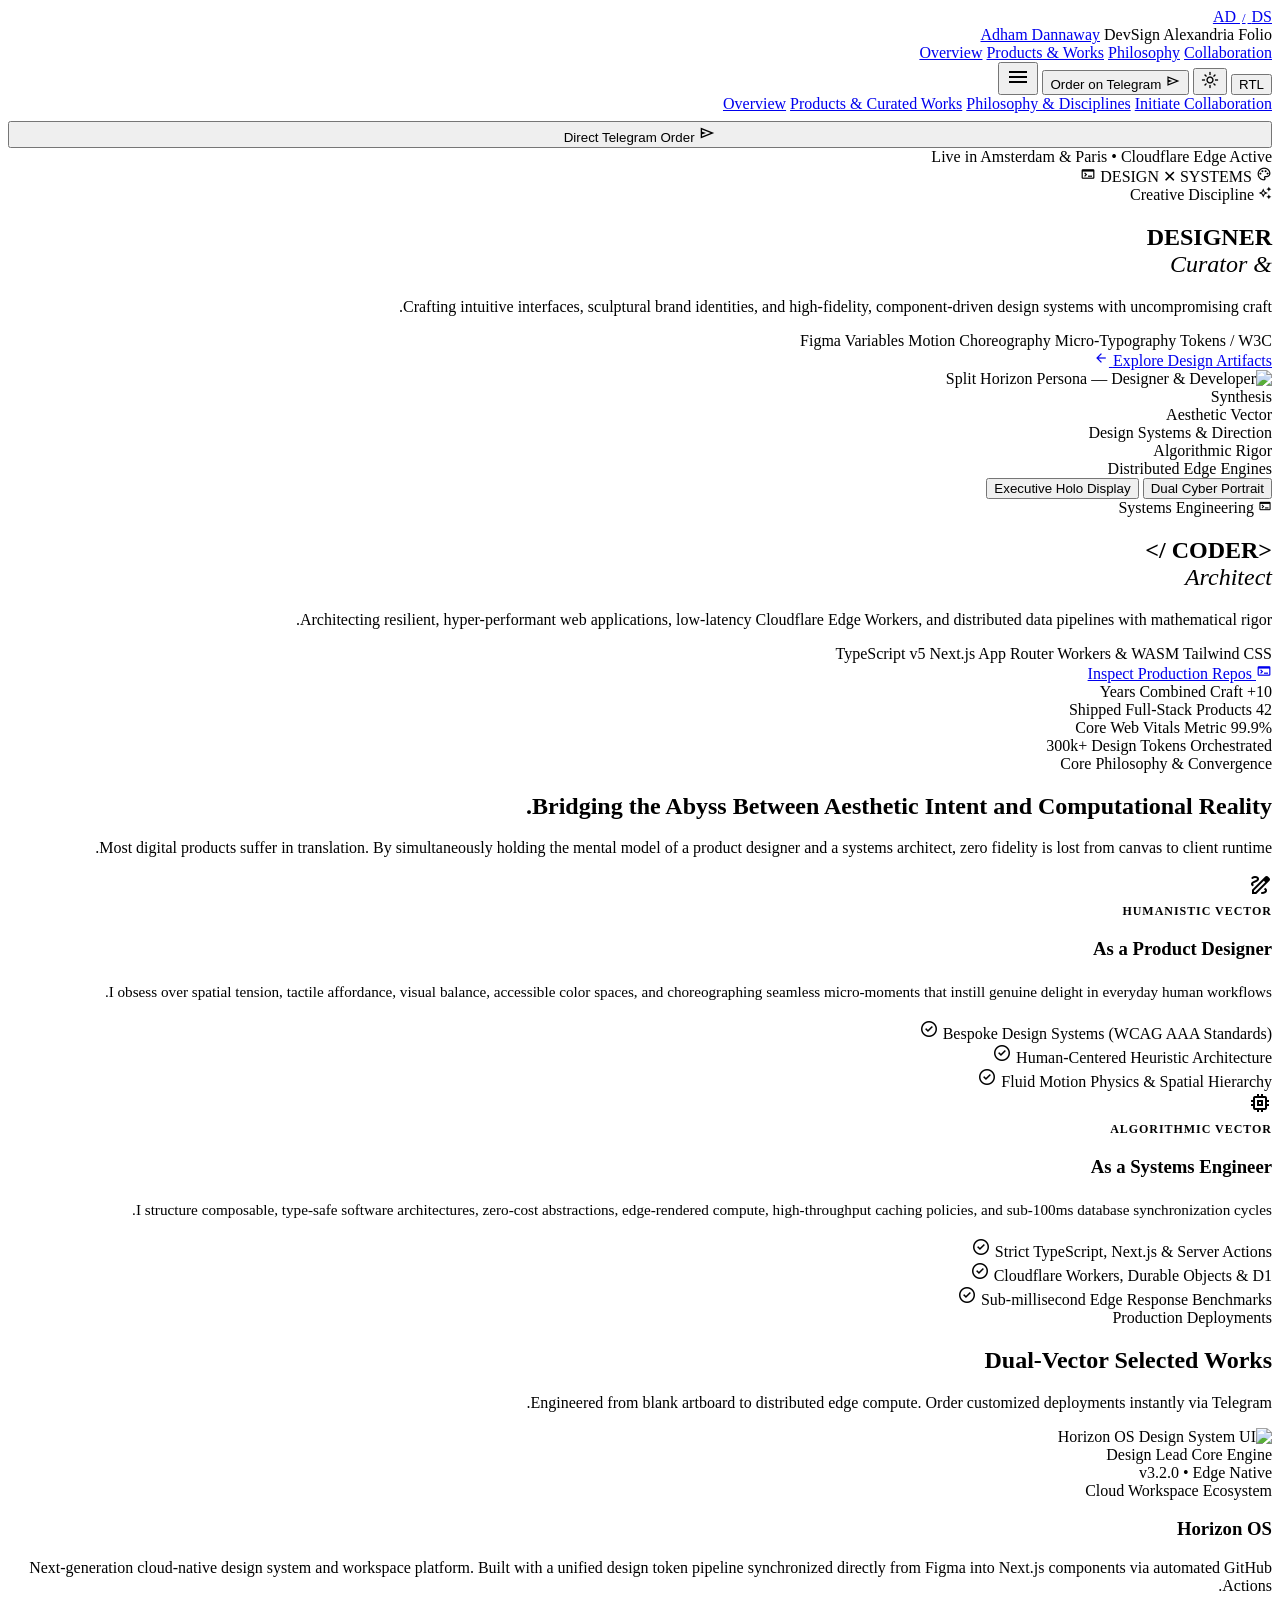
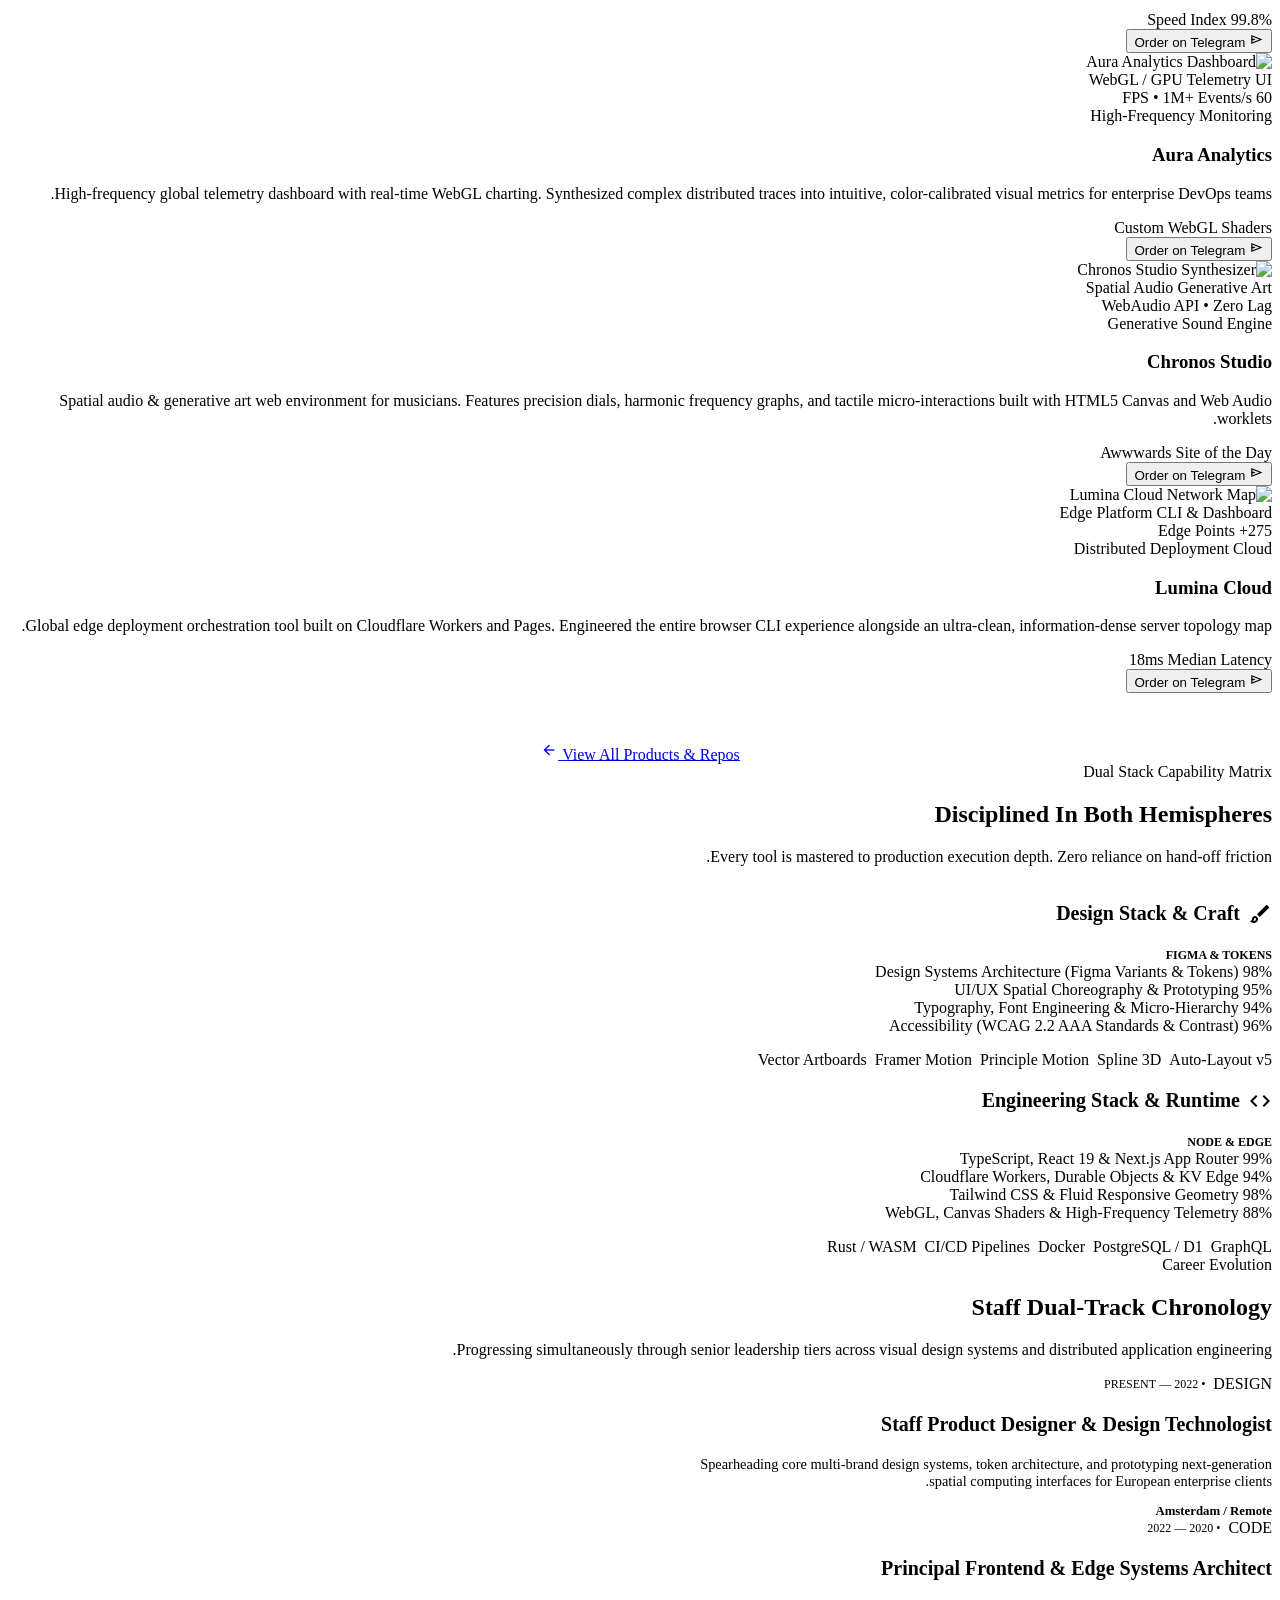
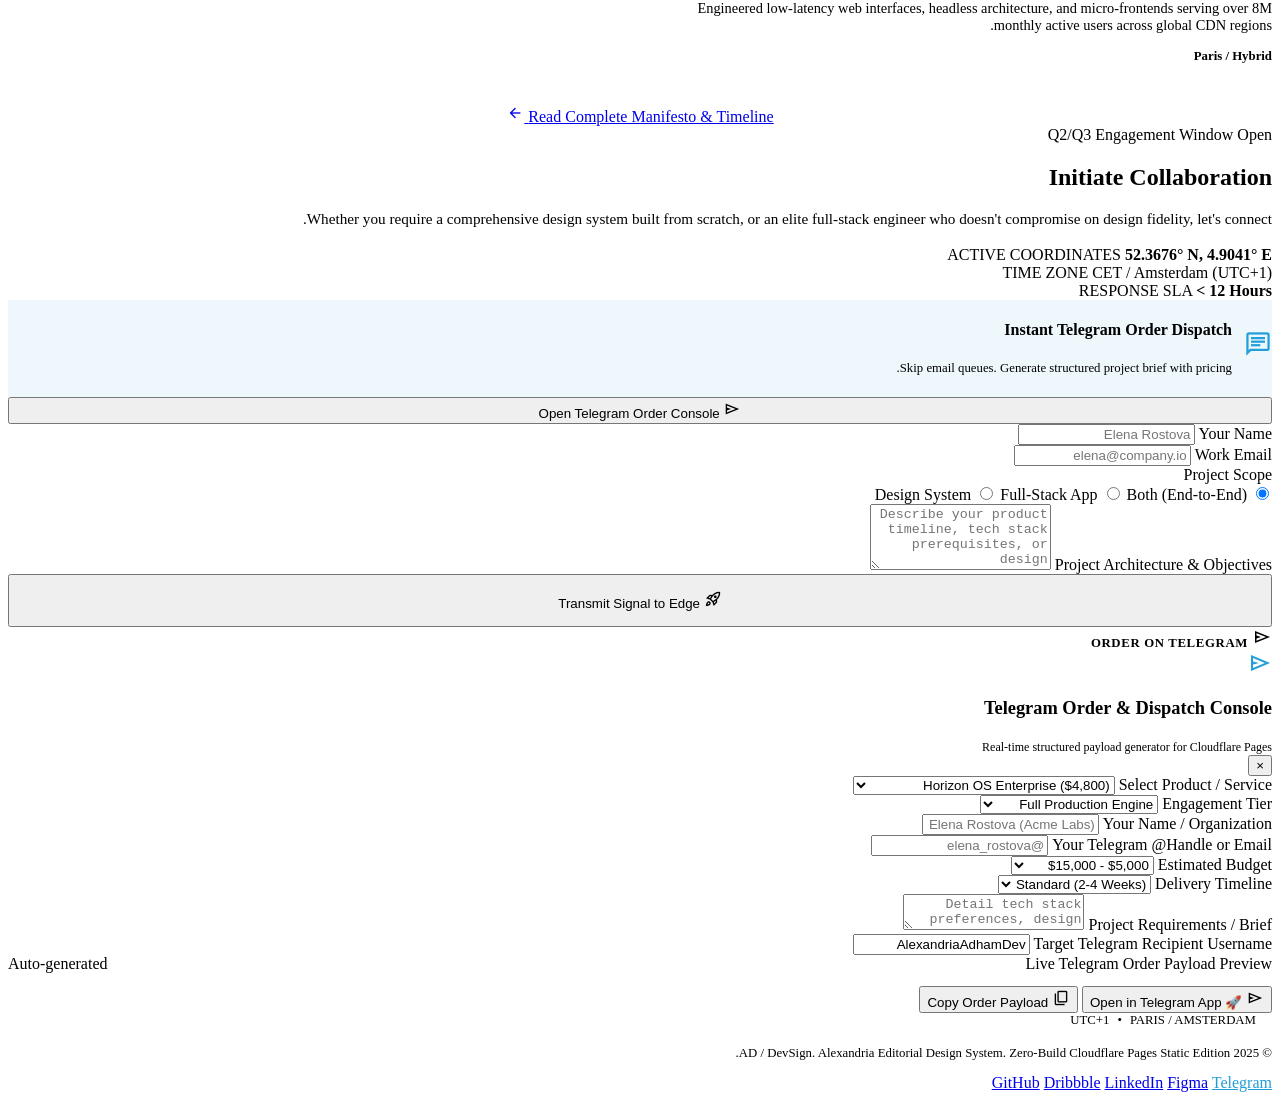
==== index.html @ 3984f578 "Add files via upload" ====
<!DOCTYPE html>
<html lang="en" dir="rtl" data-theme="dark">
<head>
  <meta charset="UTF-8" />
  <meta name="viewport" content="width=device-width, initial-scale=1.0" />
  <title>Split Horizon Folio | Designer & Coder — English RTL Edition</title>
  <meta name="description" content="Dual-discipline portfolio bridging aesthetic craft and algorithmic rigor. English RTL website ready for Cloudflare Pages drag & drop deployment with instant Telegram ordering." />
  <meta property="og:title" content="Split Horizon Folio | Designer & Coder" />
  <meta property="og:description" content="Dual-discipline portfolio bridging aesthetic craft and algorithmic rigor with instant Telegram ordering." />
  <meta property="og:type" content="website" />

  <!-- Google Fonts: Space Grotesk, Plus Jakarta Sans, Noto Serif, Inter, Material Symbols -->
  <link rel="preconnect" href="https://fonts.googleapis.com" />
  <link rel="preconnect" href="https://fonts.gstatic.com" crossorigin />
  <link href="https://fonts.googleapis.com/css2?family=Inter:wght@300;400;500;600;700&family=Noto+Serif:ital,wght@0,400;0,600;0,700;1,400&family=Plus+Jakarta+Sans:wght@400;500;600;700&family=Space+Grotesk:wght@500;600;700&family=Material+Symbols+Outlined:wght,FILL@100..700,0..1&display=swap" rel="stylesheet" />

  <!-- Zero-Build Stylesheet -->
  <link rel="stylesheet" href="assets/css/styles.css" />
</head>
<body>

  <!-- AMBIENT GLOW SPOTLIGHTS -->
  <div class="ambient-glow" aria-hidden="true">
    <div class="glow-spot-designer" id="spotlight-designer"></div>
    <div class="glow-spot-coder" id="spotlight-coder"></div>
  </div>

  <!-- SITE HEADER (RTL ORIENTED: BRAND ON RIGHT, ACTIONS ON LEFT) -->
  <header class="site-header">
    <div class="container nav-wrapper">
      <!-- Right: Brand Logo & Status -->
      <div class="brand-group">
        <a href="index.html" class="brand-badge" title="Split Horizon Portfolio">
          <span style="color: var(--accent-coral)">AD</span>
          <span style="color: var(--text-muted); font-size: 0.8rem; margin: 0 2px;">/</span>
          <span style="color: var(--accent-cyan)">DS</span>
        </a>
        <div class="brand-title-wrap">
          <a href="index.html" class="brand-title">Adham Dannaway</a>
          <span class="brand-subtitle">DevSign Alexandria Folio</span>
        </div>
        <div class="status-chip" style="display: none;">
          <span class="pulse-dot"></span>
          <span>Edge Active</span>
        </div>
      </div>

      <!-- Center: Navigation Menu -->
      <nav class="nav-menu">
        <a href="index.html" class="nav-link active">Overview</a>
        <a href="products.html" class="nav-link">Products & Works</a>
        <a href="about.html" class="nav-link">Philosophy</a>
        <a href="contact.html" class="nav-link">Collaboration</a>
      </nav>

      <!-- Left: Interactive Controls (Theme, Direction, Telegram Order) -->
      <div class="nav-actions">
        <!-- RTL / LTR Direction Toggle -->
        <button id="dir-toggle-btn" class="control-btn" title="Toggle RTL / LTR Layout">RTL</button>

        <!-- Dark / Light Theme Toggle -->
        <button id="theme-toggle-btn" class="control-btn" title="Toggle Theme">
          <span class="material-symbols-outlined" style="font-size: 18px;">light_mode</span>
        </button>

        <!-- Instant Telegram Order Quick Button -->
        <button class="telegram-quick-btn trigger-telegram-order" data-product="Horizon OS Enterprise" data-scope="End-to-End">
          <span class="material-symbols-outlined" style="font-size: 16px;">send</span>
          <span>Order on Telegram</span>
        </button>

        <!-- Mobile Drawer Toggle -->
        <button id="mobile-menu-btn" class="mobile-menu-btn" aria-label="Toggle Mobile Menu">
          <span class="material-symbols-outlined">menu</span>
        </button>
      </div>
    </div>
  </header>

  <!-- MOBILE NAVIGATION DRAWER -->
  <div id="mobile-drawer" class="mobile-drawer">
    <a href="index.html" class="mobile-nav-link active">Overview</a>
    <a href="products.html" class="mobile-nav-link">Products & Curated Works</a>
    <a href="about.html" class="mobile-nav-link">Philosophy & Disciplines</a>
    <a href="contact.html" class="mobile-nav-link">Initiate Collaboration</a>
    <button class="telegram-quick-btn trigger-telegram-order" style="width: 100%; justify-content: center; margin-top: 0.5rem;" data-product="Custom Advisory" data-scope="Advisory">
      <span class="material-symbols-outlined" style="font-size: 18px;">send</span>
      <span>Direct Telegram Order</span>
    </button>
  </div>

  <!-- MAIN VIEWPORT CONTENT -->
  <main class="main-content">
    
    <!-- SECTION 1: SPLIT HORIZON HERO -->
    <section class="hero-section">
      <div class="container">
        <!-- Meta Top Strip -->
        <div class="hero-meta-strip">
          <div class="meta-status">
            <span class="pulse-dot"></span>
            <span>Live in Amsterdam & Paris • Cloudflare Edge Active</span>
          </div>
          <div class="dual-badge">
            <span class="material-symbols-outlined" style="color: var(--accent-coral); font-size: 16px;">palette</span>
            <span style="color: var(--accent-coral)">DESIGN</span>
            <span style="color: var(--text-muted)">✕</span>
            <span style="color: var(--accent-cyan)">SYSTEMS</span>
            <span class="material-symbols-outlined" style="color: var(--accent-cyan); font-size: 16px;">terminal</span>
          </div>
        </div>

        <!-- 3-Column Split Stage -->
        <div class="hero-split-grid">
          
          <!-- RIGHT COLUMN (In RTL): CREATIVE DISCIPLINE (DESIGNER) -->
          <div class="discipline-card designer">
            <div class="card-tag designer">
              <span class="material-symbols-outlined" style="font-size: 14px;">auto_awesome</span>
              <span>Creative Discipline</span>
            </div>
            <h1 class="card-heading">
              DESIGNER <span style="display: block; font-size: 1.5rem; font-weight: 400; font-style: italic; color: var(--text-muted);">&amp; Curator</span>
            </h1>
            <p class="card-desc">
              Crafting intuitive interfaces, sculptural brand identities, and high-fidelity, component-driven design systems with uncompromising craft.
            </p>
            <div class="skill-chips">
              <span class="chip">Figma Variables</span>
              <span class="chip">Motion Choreography</span>
              <span class="chip">Micro-Typography</span>
              <span class="chip">Tokens / W3C</span>
            </div>
            <div>
              <a href="products.html" class="btn-primary designer">
                <span>Explore Design Artifacts</span>
                <span class="material-symbols-outlined" style="font-size: 16px;">arrow_back</span>
              </a>
            </div>
          </div>

          <!-- CENTER COLUMN: DUAL PORTRAIT SHOWCASE (3D PARALLAX & SWITCHABLE MODES) -->
          <div class="avatar-stage">
            <div class="avatar-halo"></div>
            
            <div class="avatar-frame" id="split-avatar-card">
              <div class="avatar-inner">
                <img 
                  id="hero-portrait-img"
                  class="avatar-img" 
                  src="https://lh3.googleusercontent.com/aida-public/[base64]" 
                  alt="Split Horizon Persona — Designer & Developer" 
                />

                <!-- Center Synthesis Pin -->
                <div class="synthesis-pin">
                  <span style="width: 6px; height: 6px; border-radius: 50%; background: var(--accent-coral);"></span>
                  <span>Synthesis</span>
                  <span style="width: 6px; height: 6px; border-radius: 50%; background: var(--accent-cyan);"></span>
                </div>

                <!-- Floating Badges -->
                <div class="vector-badge designer">
                  <div class="badge-label" style="color: var(--accent-coral)">
                    <span style="width: 5px; height: 5px; border-radius: 50%; background: var(--accent-coral)"></span>
                    <span>Aesthetic Vector</span>
                  </div>
                  <div class="badge-text">Design Systems & Direction</div>
                </div>

                <div class="vector-badge coder">
                  <div class="badge-label" style="color: var(--accent-cyan)">
                    <span style="width: 5px; height: 5px; border-radius: 50%; background: var(--accent-cyan)"></span>
                    <span>Algorithmic Rigor</span>
                  </div>
                  <div class="badge-text">Distributed Edge Engines</div>
                </div>
              </div>
            </div>

            <!-- Portrait Switcher Bar -->
            <div class="portrait-switch-bar">
              <button class="portrait-btn active" data-portrait="dual-cyber">Dual Cyber Portrait</button>
              <button class="portrait-btn" data-portrait="executive-holo">Executive Holo Display</button>
            </div>
          </div>

          <!-- LEFT COLUMN (In RTL): SYSTEMS DISCIPLINE (CODER) -->
          <div class="discipline-card coder">
            <div class="card-tag coder">
              <span class="material-symbols-outlined" style="font-size: 14px;">terminal</span>
              <span>Systems Engineering</span>
            </div>
            <h1 class="card-heading">
              &lt;CODER /&gt; <span style="display: block; font-size: 1.5rem; font-weight: 400; font-style: italic; color: var(--text-muted);">Architect</span>
            </h1>
            <p class="card-desc">
              Architecting resilient, hyper-performant web applications, low-latency Cloudflare Edge Workers, and distributed data pipelines with mathematical rigor.
            </p>
            <div class="skill-chips">
              <span class="chip">TypeScript v5</span>
              <span class="chip">Next.js App Router</span>
              <span class="chip">Workers &amp; WASM</span>
              <span class="chip">Tailwind CSS</span>
            </div>
            <div>
              <a href="products.html" class="btn-primary coder">
                <span class="material-symbols-outlined" style="font-size: 16px;">terminal</span>
                <span>Inspect Production Repos</span>
              </a>
            </div>
          </div>

        </div>

        <!-- QUICK BENCHMARK STATS STRIP -->
        <div class="stats-strip">
          <div class="stat-item">
            <span class="stat-num">10+</span>
            <span class="stat-label">Years Combined Craft</span>
          </div>
          <div class="stat-item">
            <span class="stat-num" style="color: var(--accent-coral)">42</span>
            <span class="stat-label">Shipped Full-Stack Products</span>
          </div>
          <div class="stat-item">
            <span class="stat-num" style="color: var(--accent-cyan)">99.9%</span>
            <span class="stat-label">Core Web Vitals Metric</span>
          </div>
          <div class="stat-item">
            <span class="stat-num" style="color: var(--accent-violet)">300k+</span>
            <span class="stat-label">Design Tokens Orchestrated</span>
          </div>
        </div>

      </div>
    </section>

    <!-- SECTION 2: THE DUAL SYNERGY PHILOSOPHY -->
    <section class="page-section" id="philosophy">
      <div class="container">
        <div class="section-header">
          <span class="section-tag">Core Philosophy & Convergence</span>
          <h2 class="section-title">Bridging the Abyss Between Aesthetic Intent and Computational Reality.</h2>
          <p class="section-subtitle">
            Most digital products suffer in translation. By simultaneously holding the mental model of a product designer and a systems architect, zero fidelity is lost from canvas to client runtime.
          </p>
        </div>

        <div class="bento-grid">
          <!-- As a Product Designer Card -->
          <div class="bento-card">
            <div>
              <div class="bento-icon-wrap designer">
                <span class="material-symbols-outlined">draw</span>
              </div>
              <span style="font-size: 0.75rem; text-transform: uppercase; letter-spacing: 0.08em; font-weight: 700; color: var(--accent-coral);">Humanistic Vector</span>
              <h3 class="bento-card-title">As a Product Designer</h3>
              <p style="font-size: 0.95rem; line-height: 1.65; color: var(--text-muted);">
                I obsess over spatial tension, tactile affordance, visual balance, accessible color spaces, and choreographing seamless micro-moments that instill genuine delight in everyday human workflows.
              </p>
            </div>
            <div class="bento-checklist">
              <div class="check-item">
                <span>Bespoke Design Systems (WCAG AAA Standards)</span>
                <span class="material-symbols-outlined" style="color: var(--accent-coral); font-size: 20px;">check_circle</span>
              </div>
              <div class="check-item">
                <span>Human-Centered Heuristic Architecture</span>
                <span class="material-symbols-outlined" style="color: var(--accent-coral); font-size: 20px;">check_circle</span>
              </div>
              <div class="check-item">
                <span>Fluid Motion Physics & Spatial Hierarchy</span>
                <span class="material-symbols-outlined" style="color: var(--accent-coral); font-size: 20px;">check_circle</span>
              </div>
            </div>
          </div>

          <!-- As a Systems Engineer Card -->
          <div class="bento-card">
            <div>
              <div class="bento-icon-wrap coder">
                <span class="material-symbols-outlined">memory</span>
              </div>
              <span style="font-size: 0.75rem; text-transform: uppercase; letter-spacing: 0.08em; font-weight: 700; color: var(--accent-cyan);">Algorithmic Vector</span>
              <h3 class="bento-card-title">As a Systems Engineer</h3>
              <p style="font-size: 0.95rem; line-height: 1.65; color: var(--text-muted);">
                I structure composable, type-safe software architectures, zero-cost abstractions, edge-rendered compute, high-throughput caching policies, and sub-100ms database synchronization cycles.
              </p>
            </div>
            <div class="bento-checklist">
              <div class="check-item">
                <span>Strict TypeScript, Next.js & Server Actions</span>
                <span class="material-symbols-outlined" style="color: var(--accent-cyan); font-size: 20px;">check_circle</span>
              </div>
              <div class="check-item">
                <span>Cloudflare Workers, Durable Objects & D1</span>
                <span class="material-symbols-outlined" style="color: var(--accent-cyan); font-size: 20px;">check_circle</span>
              </div>
              <div class="check-item">
                <span>Sub-millisecond Edge Response Benchmarks</span>
                <span class="material-symbols-outlined" style="color: var(--accent-cyan); font-size: 20px;">check_circle</span>
              </div>
            </div>
          </div>
        </div>

      </div>
    </section>

    <!-- SECTION 3: FEATURED PRODUCTION DEPLOYMENTS -->
    <section class="page-section" id="featured-products">
      <div class="container">
        <div class="section-header">
          <span class="section-tag">Production Deployments</span>
          <h2 class="section-title">Dual-Vector Selected Works</h2>
          <p class="section-subtitle">
            Engineered from blank artboard to distributed edge compute. Order customized deployments instantly via Telegram.
          </p>
        </div>

        <div class="products-grid">
          
          <!-- PRODUCT 1: HORIZON OS -->
          <article class="product-card" data-category="design">
            <div class="product-media">
              <img 
                class="product-img" 
                src="https://lh3.googleusercontent.com/aida-public/[base64]" 
                alt="Horizon OS Design System UI" 
              />
              <div class="media-overlay"></div>
              <div class="media-tags">
                <span class="media-badge" style="color: var(--accent-coral)">Design Lead</span>
                <span class="media-badge" style="color: var(--accent-cyan)">Core Engine</span>
              </div>
              <div class="media-version">v3.2.0 • Edge Native</div>
            </div>
            <div class="product-content">
              <div>
                <span class="product-meta-category">Cloud Workspace Ecosystem</span>
                <h3 class="product-title">Horizon OS</h3>
                <p class="product-desc">
                  Next-generation cloud-native design system and workspace platform. Built with a unified design token pipeline synchronized directly from Figma into Next.js components via automated GitHub Actions.
                </p>
              </div>
              <div class="product-actions-strip">
                <div class="product-metric">
                  <span style="width: 7px; height: 7px; border-radius: 50%; background: var(--accent-emerald);"></span>
                  <span>99.8% Speed Index</span>
                </div>
                <button 
                  class="btn-telegram-order trigger-telegram-order" 
                  data-product="Horizon OS Enterprise" 
                  data-scope="Design System Pipeline"
                >
                  <span class="material-symbols-outlined" style="font-size: 15px;">send</span>
                  <span>Order on Telegram</span>
                </button>
              </div>
            </div>
          </article>

          <!-- PRODUCT 2: AURA ANALYTICS -->
          <article class="product-card" data-category="code">
            <div class="product-media">
              <img 
                class="product-img" 
                src="https://lh3.googleusercontent.com/aida-public/[base64]" 
                alt="Aura Analytics Dashboard" 
              />
              <div class="media-overlay"></div>
              <div class="media-tags">
                <span class="media-badge" style="color: var(--accent-cyan)">WebGL / GPU</span>
                <span class="media-badge" style="color: var(--accent-violet)">Telemetry UI</span>
              </div>
              <div class="media-version">60 FPS • 1M+ Events/s</div>
            </div>
            <div class="product-content">
              <div>
                <span class="product-meta-category">High-Frequency Monitoring</span>
                <h3 class="product-title">Aura Analytics</h3>
                <p class="product-desc">
                  High-frequency global telemetry dashboard with real-time WebGL charting. Synthesized complex distributed traces into intuitive, color-calibrated visual metrics for enterprise DevOps teams.
                </p>
              </div>
              <div class="product-actions-strip">
                <div class="product-metric">
                  <span style="width: 7px; height: 7px; border-radius: 50%; background: var(--accent-emerald);"></span>
                  <span>Custom WebGL Shaders</span>
                </div>
                <button 
                  class="btn-telegram-order trigger-telegram-order" 
                  data-product="Aura Analytics Dashboard" 
                  data-scope="Telemetry & WebGL Engine"
                >
                  <span class="material-symbols-outlined" style="font-size: 15px;">send</span>
                  <span>Order on Telegram</span>
                </button>
              </div>
            </div>
          </article>

          <!-- PRODUCT 3: CHRONOS STUDIO -->
          <article class="product-card" data-category="hybrid">
            <div class="product-media">
              <img 
                class="product-img" 
                src="https://lh3.googleusercontent.com/aida-public/[base64]" 
                alt="Chronos Studio Synthesizer" 
              />
              <div class="media-overlay"></div>
              <div class="media-tags">
                <span class="media-badge" style="color: var(--accent-coral)">Spatial Audio</span>
                <span class="media-badge" style="color: var(--accent-violet)">Generative Art</span>
              </div>
              <div class="media-version">WebAudio API • Zero Lag</div>
            </div>
            <div class="product-content">
              <div>
                <span class="product-meta-category">Generative Sound Engine</span>
                <h3 class="product-title">Chronos Studio</h3>
                <p class="product-desc">
                  Spatial audio & generative art web environment for musicians. Features precision dials, harmonic frequency graphs, and tactile micro-interactions built with HTML5 Canvas and Web Audio worklets.
                </p>
              </div>
              <div class="product-actions-strip">
                <div class="product-metric">
                  <span style="width: 7px; height: 7px; border-radius: 50%; background: var(--accent-gold);"></span>
                  <span>Awwwards Site of the Day</span>
                </div>
                <button 
                  class="btn-telegram-order trigger-telegram-order" 
                  data-product="Chronos Studio Engine" 
                  data-scope="WebAudio & Canvas Architecture"
                >
                  <span class="material-symbols-outlined" style="font-size: 15px;">send</span>
                  <span>Order on Telegram</span>
                </button>
              </div>
            </div>
          </article>

          <!-- PRODUCT 4: LUMINA CLOUD -->
          <article class="product-card" data-category="code">
            <div class="product-media">
              <img 
                class="product-img" 
                src="https://lh3.googleusercontent.com/aida-public/[base64]" 
                alt="Lumina Cloud Network Map" 
              />
              <div class="media-overlay"></div>
              <div class="media-tags">
                <span class="media-badge" style="color: var(--accent-cyan)">Edge Platform</span>
                <span class="media-badge" style="color: var(--accent-blue)">CLI & Dashboard</span>
              </div>
              <div class="media-version">275+ Edge Points</div>
            </div>
            <div class="product-content">
              <div>
                <span class="product-meta-category">Distributed Deployment Cloud</span>
                <h3 class="product-title">Lumina Cloud</h3>
                <p class="product-desc">
                  Global edge deployment orchestration tool built on Cloudflare Workers and Pages. Engineered the entire browser CLI experience alongside an ultra-clean, information-dense server topology map.
                </p>
              </div>
              <div class="product-actions-strip">
                <div class="product-metric">
                  <span style="width: 7px; height: 7px; border-radius: 50%; background: var(--accent-emerald);"></span>
                  <span>18ms Median Latency</span>
                </div>
                <button 
                  class="btn-telegram-order trigger-telegram-order" 
                  data-product="Lumina Cloud Orchestrator" 
                  data-scope="Cloudflare Edge Infrastructure"
                >
                  <span class="material-symbols-outlined" style="font-size: 15px;">send</span>
                  <span>Order on Telegram</span>
                </button>
              </div>
            </div>
          </article>

        </div>

        <div style="text-align: center; margin-top: 3rem;">
          <a href="products.html" class="btn-primary coder" style="padding: 0.85rem 2.2rem;">
            <span>View All Products &amp; Repos</span>
            <span class="material-symbols-outlined" style="font-size: 18px;">arrow_back</span>
          </a>
        </div>

      </div>
    </section>

    <!-- SECTION 4: SKILLS & CAPABILITY MATRIX -->
    <section class="page-section" id="skills-overview">
      <div class="container">
        <div class="section-header">
          <span class="section-tag">Dual Stack Capability Matrix</span>
          <h2 class="section-title">Disciplined In Both Hemispheres</h2>
          <p class="section-subtitle">
            Every tool is mastered to production execution depth. Zero reliance on hand-off friction.
          </p>
        </div>

        <div class="skills-columns">
          
          <!-- Design Stack Column -->
          <div class="skill-box">
            <div class="skill-header">
              <div style="display: flex; align-items: center; gap: 0.5rem;">
                <span class="material-symbols-outlined" style="color: var(--accent-coral)">brush</span>
                <h3 style="font-size: 1.25rem;">Design Stack &amp; Craft</h3>
              </div>
              <span style="font-size: 0.75rem; text-transform: uppercase; font-weight: 700; color: var(--accent-coral)">Figma &amp; Tokens</span>
            </div>

            <div class="skill-meter-group">
              <div class="meter-item">
                <div class="meter-label-row">
                  <span>Design Systems Architecture (Figma Variants &amp; Tokens)</span>
                  <span class="font-mono">98%</span>
                </div>
                <div class="meter-track">
                  <div class="meter-fill designer" style="width: 98%;"></div>
                </div>
              </div>

              <div class="meter-item">
                <div class="meter-label-row">
                  <span>UI/UX Spatial Choreography &amp; Prototyping</span>
                  <span class="font-mono">95%</span>
                </div>
                <div class="meter-track">
                  <div class="meter-fill designer" style="width: 95%;"></div>
                </div>
              </div>

              <div class="meter-item">
                <div class="meter-label-row">
                  <span>Typography, Font Engineering &amp; Micro-Hierarchy</span>
                  <span class="font-mono">94%</span>
                </div>
                <div class="meter-track">
                  <div class="meter-fill designer" style="width: 94%;"></div>
                </div>
              </div>

              <div class="meter-item">
                <div class="meter-label-row">
                  <span>Accessibility (WCAG 2.2 AAA Standards &amp; Contrast)</span>
                  <span class="font-mono">96%</span>
                </div>
                <div class="meter-track">
                  <div class="meter-fill designer" style="width: 96%;"></div>
                </div>
              </div>
            </div>

            <div style="display: flex; flex-wrap: wrap; gap: 0.5rem; padding-top: 1rem; border-top: 1px solid var(--border-subtle);">
              <span class="chip">Auto-Layout v5</span>
              <span class="chip">Spline 3D</span>
              <span class="chip">Principle Motion</span>
              <span class="chip">Framer Motion</span>
              <span class="chip">Vector Artboards</span>
            </div>
          </div>

          <!-- Engineering Stack Column -->
          <div class="skill-box">
            <div class="skill-header">
              <div style="display: flex; align-items: center; gap: 0.5rem;">
                <span class="material-symbols-outlined" style="color: var(--accent-cyan)">code</span>
                <h3 style="font-size: 1.25rem;">Engineering Stack &amp; Runtime</h3>
              </div>
              <span style="font-size: 0.75rem; text-transform: uppercase; font-weight: 700; color: var(--accent-cyan)">Node &amp; Edge</span>
            </div>

            <div class="skill-meter-group">
              <div class="meter-item">
                <div class="meter-label-row">
                  <span>TypeScript, React 19 &amp; Next.js App Router</span>
                  <span class="font-mono">99%</span>
                </div>
                <div class="meter-track">
                  <div class="meter-fill coder" style="width: 99%;"></div>
                </div>
              </div>

              <div class="meter-item">
                <div class="meter-label-row">
                  <span>Cloudflare Workers, Durable Objects &amp; KV Edge</span>
                  <span class="font-mono">94%</span>
                </div>
                <div class="meter-track">
                  <div class="meter-fill coder" style="width: 94%;"></div>
                </div>
              </div>

              <div class="meter-item">
                <div class="meter-label-row">
                  <span>Tailwind CSS &amp; Fluid Responsive Geometry</span>
                  <span class="font-mono">98%</span>
                </div>
                <div class="meter-track">
                  <div class="meter-fill coder" style="width: 98%;"></div>
                </div>
              </div>

              <div class="meter-item">
                <div class="meter-label-row">
                  <span>WebGL, Canvas Shaders &amp; High-Frequency Telemetry</span>
                  <span class="font-mono">88%</span>
                </div>
                <div class="meter-track">
                  <div class="meter-fill coder" style="width: 88%;"></div>
                </div>
              </div>
            </div>

            <div style="display: flex; flex-wrap: wrap; gap: 0.5rem; padding-top: 1rem; border-top: 1px solid var(--border-subtle);">
              <span class="chip">GraphQL</span>
              <span class="chip">PostgreSQL / D1</span>
              <span class="chip">Docker</span>
              <span class="chip">CI/CD Pipelines</span>
              <span class="chip">Rust / WASM</span>
            </div>
          </div>

        </div>
      </div>
    </section>

    <!-- SECTION 5: CAREER CHRONOLOGY TEASER -->
    <section class="page-section" id="chronology-preview">
      <div class="container">
        <div class="section-header">
          <span class="section-tag">Career Evolution</span>
          <h2 class="section-title">Staff Dual-Track Chronology</h2>
          <p class="section-subtitle">
            Progressing simultaneously through senior leadership tiers across visual design systems and distributed application engineering.
          </p>
        </div>

        <div class="timeline-list">
          <div class="timeline-item">
            <div>
              <div style="display: flex; align-items: center; gap: 0.5rem; margin-bottom: 0.35rem;">
                <span class="timeline-role-badge design">DESIGN</span>
                <span style="font-size: 0.75rem; color: var(--text-muted)">• 2022 — PRESENT</span>
              </div>
              <h3 style="font-size: 1.25rem;">Staff Product Designer &amp; Design Technologist</h3>
              <p style="font-size: 0.9rem; color: var(--text-muted); max-width: 600px; margin-top: 0.25rem;">
                Spearheading core multi-brand design systems, token architecture, and prototyping next-generation spatial computing interfaces for European enterprise clients.
              </p>
            </div>
            <div style="font-size: 0.8rem; font-weight: 600; color: var(--text-secondary)">
              Amsterdam / Remote
            </div>
          </div>

          <div class="timeline-item">
            <div>
              <div style="display: flex; align-items: center; gap: 0.5rem; margin-bottom: 0.35rem;">
                <span class="timeline-role-badge code">CODE</span>
                <span style="font-size: 0.75rem; color: var(--text-muted)">• 2020 — 2022</span>
              </div>
              <h3 style="font-size: 1.25rem;">Principal Frontend &amp; Edge Systems Architect</h3>
              <p style="font-size: 0.9rem; color: var(--text-muted); max-width: 600px; margin-top: 0.25rem;">
                Engineered low-latency web interfaces, headless architecture, and micro-frontends serving over 8M monthly active users across global CDN regions.
              </p>
            </div>
            <div style="font-size: 0.8rem; font-weight: 600; color: var(--text-secondary)">
              Paris / Hybrid
            </div>
          </div>
        </div>

        <div style="text-align: center; margin-top: 2.5rem;">
          <a href="about.html" class="btn-primary coder">
            <span>Read Complete Manifesto &amp; Timeline</span>
            <span class="material-symbols-outlined" style="font-size: 18px;">arrow_back</span>
          </a>
        </div>
      </div>
    </section>

    <!-- SECTION 6: INITIATE COLLABORATION & TELEGRAM DISPATCH -->
    <section class="page-section" id="contact-overview">
      <div class="container">
        <div class="contact-grid">
          
          <!-- Left Info & Status Panel -->
          <div class="contact-info-panel">
            <div>
              <div class="section-tag" style="margin-bottom: 0.5rem;">Q2/Q3 Engagement Window Open</div>
              <h2 class="section-title" style="text-align: right; margin-bottom: 0.75rem;">Initiate Collaboration</h2>
              <p style="font-size: 0.95rem; line-height: 1.65; color: var(--text-muted);">
                Whether you require a comprehensive design system built from scratch, or an elite full-stack engineer who doesn't compromise on design fidelity, let's connect.
              </p>
            </div>

            <!-- Live Status & SLA Card -->
            <div class="live-sla-box">
              <div class="sla-row">
                <span style="color: var(--text-muted); text-transform: uppercase;">Active Coordinates</span>
                <span class="font-mono" style="color: var(--accent-cyan); font-weight: 700;">52.3676° N, 4.9041° E</span>
              </div>
              <div class="sla-row">
                <span style="color: var(--text-muted); text-transform: uppercase;">Time Zone</span>
                <span class="font-mono">CET / Amsterdam (UTC+1)</span>
              </div>
              <div class="sla-row">
                <span style="color: var(--text-muted); text-transform: uppercase;">Response SLA</span>
                <span class="font-mono" style="color: var(--accent-emerald); font-weight: 700;">&lt; 12 Hours</span>
              </div>
            </div>

            <!-- Direct Telegram Box -->
            <div class="live-sla-box" style="background: rgba(34, 158, 217, 0.08); border-color: rgba(34, 158, 217, 0.3);">
              <div style="display: flex; align-items: center; gap: 0.75rem;">
                <span class="material-symbols-outlined" style="font-size: 28px; color: #229ed9;">chat</span>
                <div>
                  <h4 style="font-size: 1rem; color: var(--text-main);">Instant Telegram Order Dispatch</h4>
                  <p style="font-size: 0.8rem; color: var(--text-muted); margin-top: 2px;">
                    Skip email queues. Generate structured project brief with pricing.
                  </p>
                </div>
              </div>
              <button class="telegram-quick-btn trigger-telegram-order" style="width: 100%; justify-content: center; margin-top: 0.5rem;" data-product="End-to-End Build" data-scope="Hybrid">
                <span class="material-symbols-outlined" style="font-size: 18px;">send</span>
                <span>Open Telegram Order Console</span>
              </button>
            </div>
          </div>

          <!-- Right: Interactive Form Panel -->
          <div class="form-panel">
            <form id="contact-form">
              <div class="form-grid-2">
                <div class="form-field">
                  <label class="form-label">Your Name</label>
                  <input type="text" class="form-input" placeholder="Elena Rostova" required />
                </div>
                <div class="form-field">
                  <label class="form-label">Work Email</label>
                  <input type="email" class="form-input" placeholder="elena@company.io" required />
                </div>
              </div>

              <div class="form-field">
                <label class="form-label">Project Scope</label>
                <div class="scope-options">
                  <label class="scope-btn active">
                    <input type="radio" name="scope" value="design" checked />
                    <span>Design System</span>
                  </label>
                  <label class="scope-btn">
                    <input type="radio" name="scope" value="code" />
                    <span>Full-Stack App</span>
                  </label>
                  <label class="scope-btn">
                    <input type="radio" name="scope" value="hybrid" />
                    <span>Both (End-to-End)</span>
                  </label>
                </div>
              </div>

              <div class="form-field">
                <label class="form-label">Project Architecture &amp; Objectives</label>
                <textarea rows="4" class="form-textarea" placeholder="Describe your product timeline, tech stack prerequisites, or design requirements..." required></textarea>
              </div>

              <button type="submit" class="btn-primary coder" style="width: 100%; justify-content: center; padding: 0.9rem;">
                <span class="material-symbols-outlined" style="font-size: 18px;">rocket_launch</span>
                <span>Transmit Signal to Edge</span>
              </button>
            </form>
          </div>

        </div>
      </div>
    </section>

  </main>

  <!-- FLOATING TELEGRAM ORDER BUTTON (BOTTOM-LEFT IN RTL) -->
  <aside class="floating-telegram-bubble trigger-telegram-order" data-product="Direct Telegram Advisory" data-scope="Architecture Sync" aria-label="Direct Telegram Order">
    <span class="material-symbols-outlined" style="font-size: 20px;">send</span>
    <span style="font-weight: 700; font-size: 0.8rem; text-transform: uppercase; letter-spacing: 0.05em;">Order on Telegram</span>
  </aside>

  <!-- TELEGRAM ORDERING MODAL POPUP -->
  <div id="telegram-modal-backdrop" class="modal-backdrop" role="dialog" aria-modal="true" aria-labelledby="modal-heading">
    <div class="telegram-modal">
      <div class="modal-header">
        <div class="modal-title-group">
          <span class="material-symbols-outlined" style="color: #229ed9; font-size: 24px;">send</span>
          <div>
            <h3 id="modal-heading" style="font-size: 1.15rem;">Telegram Order &amp; Dispatch Console</h3>
            <span style="font-size: 0.75rem; color: var(--text-muted);">Real-time structured payload generator for Cloudflare Pages</span>
          </div>
        </div>
        <button id="modal-close-btn" class="modal-close-btn" aria-label="Close Modal">&times;</button>
      </div>

      <div class="modal-body">
        <div class="form-grid-2">
          <div class="form-field">
            <label class="form-label">Select Product / Service</label>
            <select id="tg-product" class="form-select">
              <option value="Horizon OS Enterprise ($4,800)">Horizon OS Enterprise ($4,800)</option>
              <option value="Aura Analytics Dashboard ($3,500)">Aura Analytics Dashboard ($3,500)</option>
              <option value="Chronos Audio Engine ($2,900)">Chronos Audio Engine ($2,900)</option>
              <option value="Lumina Cloud Orchestrator ($4,200)">Lumina Cloud Orchestrator ($4,200)</option>
              <option value="Bespoke Design System ($5,500)">Bespoke Design System ($5,500)</option>
              <option value="Full-Stack Cloudflare Edge App ($6,000)">Full-Stack Cloudflare Edge App ($6,000)</option>
              <option value="Staff Advisory Retainer ($2,500/mo)">Staff Advisory Retainer ($2,500/mo)</option>
            </select>
          </div>

          <div class="form-field">
            <label class="form-label">Engagement Tier</label>
            <select id="tg-scope" class="form-select">
              <option value="Starter Deployment">Starter Deployment</option>
              <option value="Full Production Engine" selected>Full Production Engine</option>
              <option value="Enterprise Architecture">Enterprise Architecture</option>
              <option value="Monthly Retainer Advisory">Monthly Retainer Advisory</option>
            </select>
          </div>
        </div>

        <div class="form-grid-2">
          <div class="form-field">
            <label class="form-label">Your Name / Organization</label>
            <input type="text" id="tg-client-name" class="form-input" placeholder="Elena Rostova (Acme Labs)" />
          </div>

          <div class="form-field">
            <label class="form-label">Your Telegram @Handle or Email</label>
            <input type="text" id="tg-client-handle" class="form-input" placeholder="@elena_rostova" />
          </div>
        </div>

        <div class="form-grid-2">
          <div class="form-field">
            <label class="form-label">Estimated Budget</label>
            <select id="tg-budget" class="form-select">
              <option value="$2,500 - $5,000">$2,500 - $5,000</option>
              <option value="$5,000 - $15,000" selected>$5,000 - $15,000</option>
              <option value="$15,000 - $35,000">$15,000 - $35,000</option>
              <option value="$35,000+ Enterprise">$35,000+ Enterprise</option>
            </select>
          </div>

          <div class="form-field">
            <label class="form-label">Delivery Timeline</label>
            <select id="tg-timeline" class="form-select">
              <option value="Urgent (1-2 Weeks)">Urgent (1-2 Weeks)</option>
              <option value="Standard (2-4 Weeks)" selected>Standard (2-4 Weeks)</option>
              <option value="Quarterly Roadmap">Quarterly Roadmap</option>
              <option value="Flexible Schedule">Flexible Schedule</option>
            </select>
          </div>
        </div>

        <div class="form-field">
          <label class="form-label">Project Requirements / Brief</label>
          <textarea id="tg-notes" rows="2" class="form-textarea" placeholder="Detail tech stack preferences, design token requirements, or edge worker features..."></textarea>
        </div>

        <div class="form-field">
          <label class="form-label">Target Telegram Recipient Username</label>
          <input type="text" id="tg-username" class="form-input" value="AlexandriaAdhamDev" placeholder="Username without @" />
        </div>

        <!-- Real-Time Payload Live Preview -->
        <div>
          <label class="form-label" style="display: flex; justify-content: space-between;">
            <span>Live Telegram Order Payload Preview</span>
            <span style="color: var(--accent-cyan); font-weight: normal;">Auto-generated</span>
          </label>
          <pre id="telegram-payload-preview" class="payload-preview-box"></pre>
        </div>

        <!-- Action Buttons -->
        <div class="modal-actions">
          <button id="open-telegram-btn" class="btn-open-telegram">
            <span class="material-symbols-outlined" style="font-size: 18px;">send</span>
            <span>🚀 Open in Telegram App</span>
          </button>
          <button id="copy-payload-btn" class="btn-copy-payload">
            <span class="material-symbols-outlined" style="font-size: 18px;">content_copy</span>
            <span>Copy Order Payload</span>
          </button>
        </div>
      </div>
    </div>
  </div>

  <!-- SITE FOOTER -->
  <footer class="site-footer">
    <div class="container footer-inner">
      <div style="display: flex; flex-direction: column; gap: 0.35rem;">
        <div style="display: flex; align-items: center; gap: 0.5rem; font-size: 0.8rem; color: var(--text-muted);">
          <span style="width: 8px; height: 8px; border-radius: 50%; background: var(--accent-emerald);"></span>
          <span>PARIS / AMSTERDAM</span>
          <span style="color: var(--border-subtle);">•</span>
          <span class="font-mono" style="color: var(--text-main);">UTC+1</span>
        </div>
        <p style="font-size: 0.8rem; color: var(--text-muted);">
          © 2025 AD / DevSign. Alexandria Editorial Design System. Zero-Build Cloudflare Pages Static Edition.
        </p>
      </div>

      <div class="footer-links">
        <a href="https://github.com" target="_blank" rel="noopener noreferrer" class="footer-link">GitHub</a>
        <a href="https://dribbble.com" target="_blank" rel="noopener noreferrer" class="footer-link">Dribbble</a>
        <a href="https://linkedin.com" target="_blank" rel="noopener noreferrer" class="footer-link">LinkedIn</a>
        <a href="https://figma.com" target="_blank" rel="noopener noreferrer" class="footer-link">Figma</a>
        <a href="https://t.me/AlexandriaAdhamDev" target="_blank" rel="noopener noreferrer" class="footer-link" style="color: #229ed9;">Telegram</a>
      </div>
    </div>
  </footer>

  <!-- ZERO-BUILD VANILLA JS SCRIPT -->
  <script src="assets/js/main.js" defer></script>
</body>
</html>
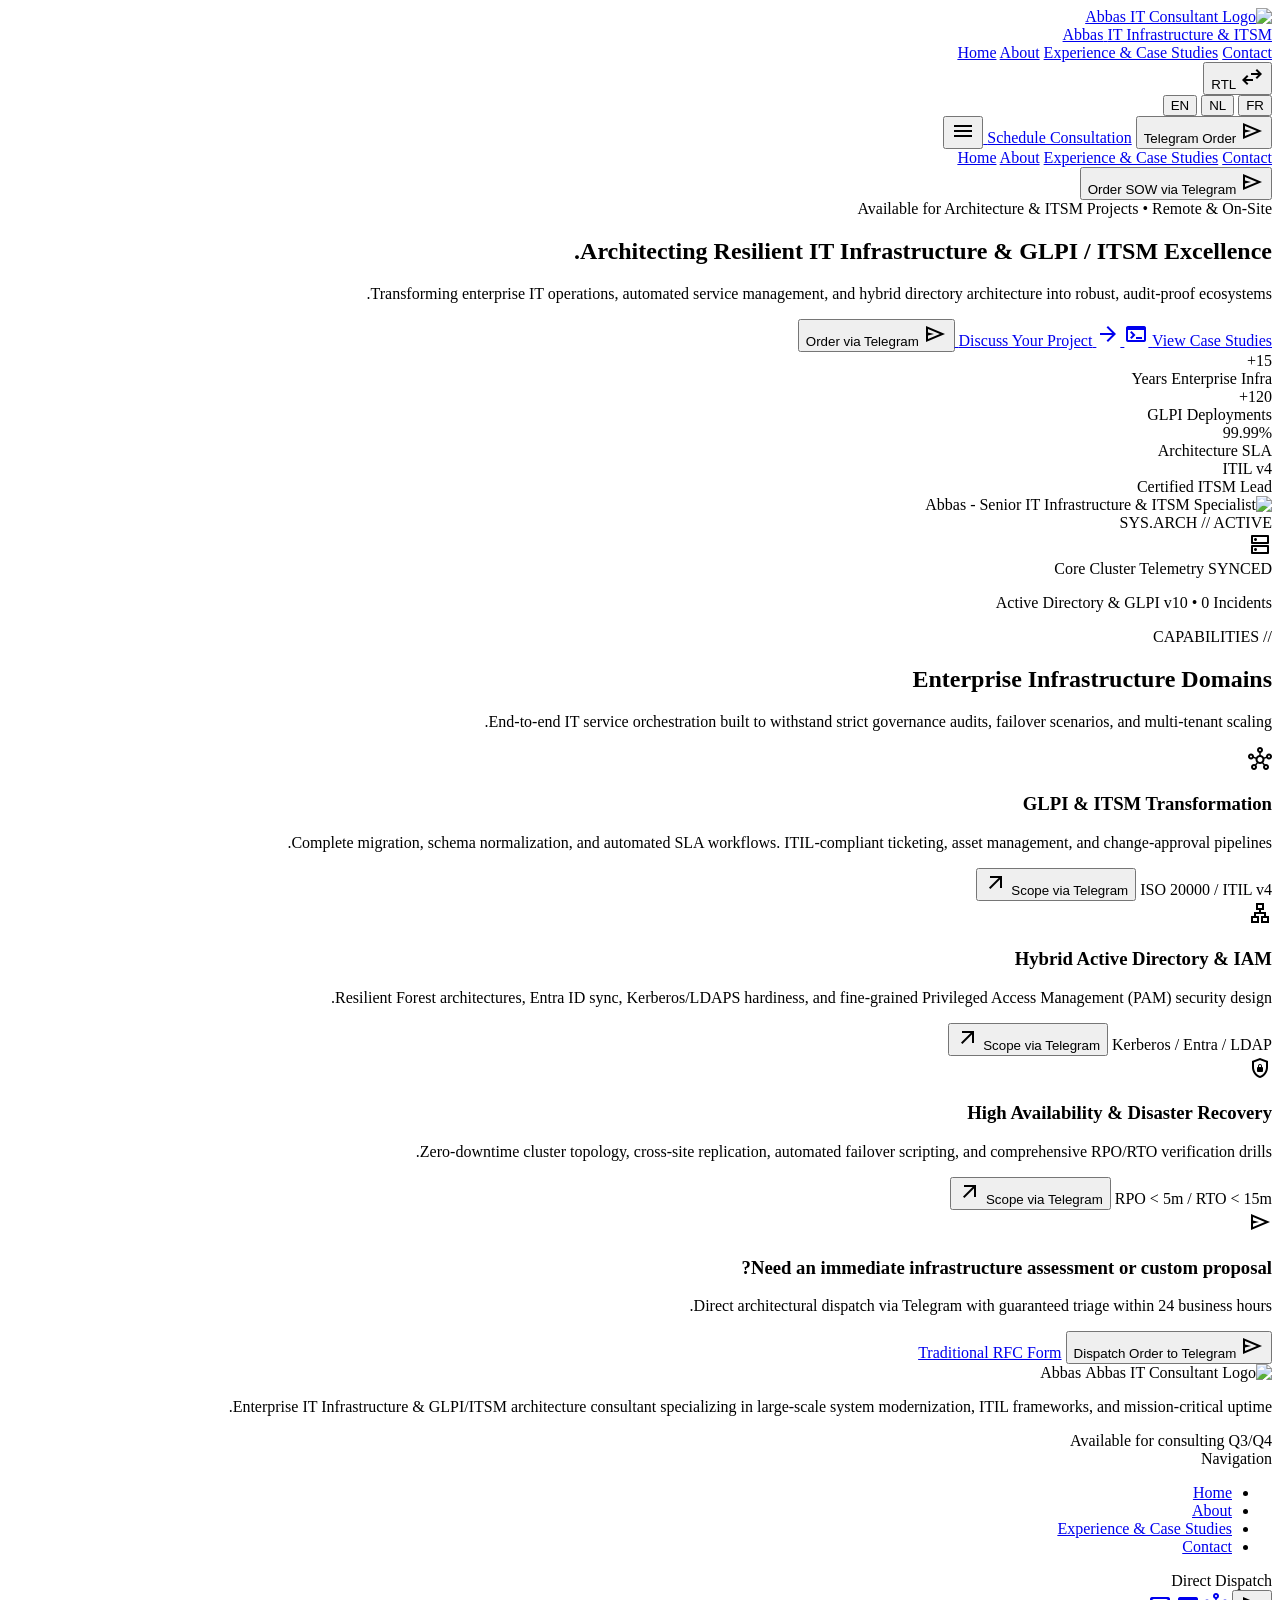
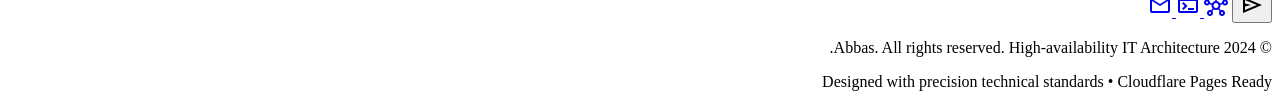
==== commit 2ec691d1: "Add files via upload" ====
--- a/index.html
+++ b/index.html
@@ -1,930 +1,442 @@
 <!DOCTYPE html>
-<html lang="en" dir="rtl" data-theme="dark">
+<html class="dark" lang="en" dir="rtl">
 <head>
-  <meta charset="UTF-8" />
-  <meta name="viewport" content="width=device-width, initial-scale=1.0" />
-  <title>Split Horizon Folio | Designer & Coder — English RTL Edition</title>
-  <meta name="description" content="Dual-discipline portfolio bridging aesthetic craft and algorithmic rigor. English RTL website ready for Cloudflare Pages drag & drop deployment with instant Telegram ordering." />
-  <meta property="og:title" content="Split Horizon Folio | Designer & Coder" />
-  <meta property="og:description" content="Dual-discipline portfolio bridging aesthetic craft and algorithmic rigor with instant Telegram ordering." />
-  <meta property="og:type" content="website" />
-
-  <!-- Google Fonts: Space Grotesk, Plus Jakarta Sans, Noto Serif, Inter, Material Symbols -->
-  <link rel="preconnect" href="https://fonts.googleapis.com" />
-  <link rel="preconnect" href="https://fonts.gstatic.com" crossorigin />
-  <link href="https://fonts.googleapis.com/css2?family=Inter:wght@300;400;500;600;700&family=Noto+Serif:ital,wght@0,400;0,600;0,700;1,400&family=Plus+Jakarta+Sans:wght@400;500;600;700&family=Space+Grotesk:wght@500;600;700&family=Material+Symbols+Outlined:wght,FILL@100..700,0..1&display=swap" rel="stylesheet" />
-
-  <!-- Zero-Build Stylesheet -->
-  <link rel="stylesheet" href="assets/css/styles.css" />
+  <meta charset="utf-8"/>
+  <meta content="width=device-width, initial-scale=1.0" name="viewport"/>
+  <title>Abbas - IT Infrastructure & GLPI/ITSM Architecture</title>
+  <meta name="description" content="Enterprise IT Infrastructure and GLPI/ITSM architecture consultancy specializing in high-availability systems, ITIL frameworks, and mission-critical uptime."/>
+  <meta property="og:title" content="Abbas - IT Infrastructure & GLPI/ITSM Architecture"/>
+  <meta property="og:description" content="Enterprise IT Infrastructure and GLPI/ITSM architecture consultancy specializing in high-availability systems, ITIL frameworks, and mission-critical uptime."/>
+  <meta property="og:type" content="website"/>
+  <meta name="twitter:card" content="summary_large_image"/>
+
+  <link rel="preconnect" href="https://fonts.googleapis.com"/>
+  <link rel="preconnect" href="https://fonts.gstatic.com" crossorigin=""/>
+  <link href="https://fonts.googleapis.com/css2?family=Inter:wght@400;500;600&family=JetBrains+Mono:wght@500;600&family=Manrope:wght@600;700;800&display=swap" rel="stylesheet"/>
+  <link href="https://fonts.googleapis.com/css2?family=Material+Symbols+Outlined:wght,FILL@100..700,0..1&display=swap" rel="stylesheet"/>
+  
+  <script src="https://cdn.tailwindcss.com"></script>
+  <script>
+    tailwind.config = {
+      darkMode: "class",
+      theme: {
+        extend: {
+          colors: {
+            "surface": "#0b1325",
+            "surface-base": "#0B1325",
+            "surface-raised": "#0F172A",
+            "surface-container-lowest": "#060e1f",
+            "surface-container-low": "#131b2e",
+            "surface-container": "#181f32",
+            "surface-container-high": "#222a3d",
+            "surface-container-highest": "#2d3448",
+            "surface-bright": "#31394d",
+            "on-surface": "#dbe2fb",
+            "on-surface-variant": "#dfc0b7",
+            "primary": "#ffb5a0",
+            "primary-container": "#ea6944",
+            "on-primary": "#601500",
+            "secondary": "#bcc7de",
+            "secondary-container": "#3e495d",
+            "tertiary": "#ffb59c",
+            "tertiary-container": "#d87653",
+            "text-primary": "#F8FAFC",
+            "text-secondary": "#CBD5E1",
+            "text-muted": "#94A3B8",
+            "text-dim": "#64748B",
+            "accent-hover": "#E06D53",
+            "accent-glow": "rgba(217, 93, 57, 0.15)",
+            "glass-border": "rgba(255, 255, 255, 0.08)",
+            "glass-border-hover": "rgba(255, 255, 255, 0.18)",
+            "error": "#ffb4ab",
+            "error-container": "#93000a"
+          },
+          fontFamily: {
+            "display-hero": ["Manrope", "sans-serif"],
+            "headline-lg": ["Manrope", "sans-serif"],
+            "headline-md": ["Manrope", "sans-serif"],
+            "headline-sm": ["Manrope", "sans-serif"],
+            "body-lg": ["Inter", "sans-serif"],
+            "body-md": ["Inter", "sans-serif"],
+            "body-sm": ["Inter", "sans-serif"],
+            "label-technical": ["JetBrains Mono", "monospace"],
+            "label-caps": ["JetBrains Mono", "monospace"]
+          }
+        }
+      }
+    };
+  </script>
+  <link rel="stylesheet" href="assets/css/style.css"/>
 </head>
-<body>
-
-  <!-- AMBIENT GLOW SPOTLIGHTS -->
-  <div class="ambient-glow" aria-hidden="true">
-    <div class="glow-spot-designer" id="spotlight-designer"></div>
-    <div class="glow-spot-coder" id="spotlight-coder"></div>
-  </div>
-
-  <!-- SITE HEADER (RTL ORIENTED: BRAND ON RIGHT, ACTIONS ON LEFT) -->
-  <header class="site-header">
-    <div class="container nav-wrapper">
-      <!-- Right: Brand Logo & Status -->
-      <div class="brand-group">
-        <a href="index.html" class="brand-badge" title="Split Horizon Portfolio">
-          <span style="color: var(--accent-coral)">AD</span>
-          <span style="color: var(--text-muted); font-size: 0.8rem; margin: 0 2px;">/</span>
-          <span style="color: var(--accent-cyan)">DS</span>
+
+<body class="bg-surface font-body-md text-on-surface antialiased selection:bg-primary-container selection:text-on-primary">
+  <!-- Top Navigation Header -->
+  <header class="fixed top-0 left-0 right-0 z-50 bg-surface/85 backdrop-blur-md shadow-[0_1px_8px_rgba(0,0,0,0.4)] border-b border-glass-border">
+    <div class="h-20 max-w-[1280px] mx-auto px-5 md:px-12 flex items-center justify-between gap-6">
+      
+      <!-- Brand Logo -->
+      <div class="flex items-center gap-4">
+        <a class="flex items-center gap-3" href="index.html">
+          <img alt="Abbas IT Consultant Logo" class="h-8 w-auto object-contain" src="https://lh3.googleusercontent.com/aida/[base64]"/>
+          <div class="flex flex-col">
+            <span class="font-headline-sm text-lg font-bold tracking-tight text-text-primary leading-none">Abbas</span>
+            <span class="font-label-caps text-[11px] text-text-dim uppercase tracking-wider mt-0.5">IT Infrastructure &amp; ITSM</span>
+          </div>
         </a>
-        <div class="brand-title-wrap">
-          <a href="index.html" class="brand-title">Adham Dannaway</a>
-          <span class="brand-subtitle">DevSign Alexandria Folio</span>
-        </div>
-        <div class="status-chip" style="display: none;">
-          <span class="pulse-dot"></span>
-          <span>Edge Active</span>
-        </div>
       </div>
 
-      <!-- Center: Navigation Menu -->
-      <nav class="nav-menu">
-        <a href="index.html" class="nav-link active">Overview</a>
-        <a href="products.html" class="nav-link">Products & Works</a>
-        <a href="about.html" class="nav-link">Philosophy</a>
-        <a href="contact.html" class="nav-link">Collaboration</a>
+      <!-- Desktop Navigation Menu -->
+      <nav class="hidden lg:flex items-center gap-2">
+        <a aria-current="page" class="px-4 py-2 rounded-lg font-body-sm text-sm transition-all bg-surface-container-high text-on-surface font-semibold" href="index.html">Home</a>
+        <a class="px-4 py-2 rounded-lg font-body-sm text-sm text-on-surface-variant hover:text-on-surface hover:bg-surface-container transition-all" href="about.html">About</a>
+        <a class="px-4 py-2 rounded-lg font-body-sm text-sm text-on-surface-variant hover:text-on-surface hover:bg-surface-container transition-all" href="products.html">Experience &amp; Case Studies</a>
+        <a class="px-4 py-2 rounded-lg font-body-sm text-sm text-on-surface-variant hover:text-on-surface hover:bg-surface-container transition-all" href="contact.html">Contact</a>
       </nav>
 
-      <!-- Left: Interactive Controls (Theme, Direction, Telegram Order) -->
-      <div class="nav-actions">
-        <!-- RTL / LTR Direction Toggle -->
-        <button id="dir-toggle-btn" class="control-btn" title="Toggle RTL / LTR Layout">RTL</button>
-
-        <!-- Dark / Light Theme Toggle -->
-        <button id="theme-toggle-btn" class="control-btn" title="Toggle Theme">
-          <span class="material-symbols-outlined" style="font-size: 18px;">light_mode</span>
+      <!-- Action Utilities: Direction Toggle, Language, Telegram & CTA -->
+      <div class="flex items-center gap-3">
+        <!-- RTL / LTR Toggle -->
+        <button class="flex items-center gap-1.5 px-3 py-1 rounded-full bg-surface-container-low hover:bg-surface-container text-text-secondary hover:text-text-primary border border-glass-border font-label-technical text-xs transition-colors" data-action="toggle-dir" type="button" title="Toggle RTL / LTR layout direction">
+          <span class="material-symbols-outlined text-[15px] text-primary">swap_horiz</span>
+          <span class="dir-badge font-semibold">RTL</span>
         </button>
 
-        <!-- Instant Telegram Order Quick Button -->
-        <button class="telegram-quick-btn trigger-telegram-order" data-product="Horizon OS Enterprise" data-scope="End-to-End">
-          <span class="material-symbols-outlined" style="font-size: 16px;">send</span>
-          <span>Order on Telegram</span>
+        <!-- Language Pill -->
+        <div class="hidden sm:flex items-center p-0.5 rounded-full bg-surface-container-low border border-glass-border">
+          <button class="px-2.5 py-1 rounded-full font-label-technical text-xs text-text-dim hover:text-on-surface transition-colors" type="button" onclick="alert('French language dossier active');">FR</button>
+          <button class="px-2.5 py-1 rounded-full font-label-technical text-xs text-text-dim hover:text-on-surface transition-colors" type="button" onclick="alert('Dutch language dossier active');">NL</button>
+          <button class="flex items-center gap-1 px-2.5 py-1 rounded-full bg-surface-container font-label-technical text-xs text-text-primary" type="button">
+            <span class="w-1.5 h-1.5 rounded-full bg-primary-container inline-block"></span>EN
+          </button>
+        </div>
+
+        <!-- Telegram Quick Order Trigger -->
+        <button class="telegram-btn inline-flex items-center gap-1.5 px-3.5 py-2 rounded-lg font-label-technical text-xs font-semibold cursor-pointer" data-action="open-telegram" type="button" title="Quick Order via Telegram">
+          <span class="material-symbols-outlined text-[16px]">send</span>
+          <span class="hidden md:inline">Telegram Order</span>
         </button>
 
-        <!-- Mobile Drawer Toggle -->
-        <button id="mobile-menu-btn" class="mobile-menu-btn" aria-label="Toggle Mobile Menu">
-          <span class="material-symbols-outlined">menu</span>
+        <!-- Schedule Consultation CTA -->
+        <a class="hidden sm:inline-flex items-center justify-center px-4 py-2 rounded-lg bg-primary-container hover:bg-accent-hover text-on-primary font-headline-sm text-sm font-semibold transition-all shadow-[0_0_16px_rgba(217,93,57,0.25)] hover:shadow-[0_0_24px_rgba(217,93,57,0.4)]" href="contact.html">
+          Schedule Consultation
+        </a>
+
+        <!-- Mobile Menu Hamburger Button -->
+        <button class="lg:hidden p-2 rounded-lg bg-surface-container hover:bg-surface-container-high text-text-primary transition-colors" id="mobile-menu-toggle" type="button" aria-label="Toggle navigation menu">
+          <span class="material-symbols-outlined text-[24px]">menu</span>
         </button>
       </div>
+
+    </div>
+
+    <!-- Mobile Drawer Navigation -->
+    <div class="hidden lg:hidden bg-surface-container-lowest/95 backdrop-blur-xl border-b border-glass-border px-6 py-4" id="mobile-menu">
+      <nav class="flex flex-col gap-2" id="mobile-nav">
+        <a class="px-4 py-2.5 rounded-lg font-body-sm text-sm bg-surface-container-high text-on-surface font-semibold" href="index.html">Home</a>
+        <a class="px-4 py-2.5 rounded-lg font-body-sm text-sm text-on-surface-variant hover:text-on-surface hover:bg-surface-container transition-all" href="about.html">About</a>
+        <a class="px-4 py-2.5 rounded-lg font-body-sm text-sm text-on-surface-variant hover:text-on-surface hover:bg-surface-container transition-all" href="products.html">Experience &amp; Case Studies</a>
+        <a class="px-4 py-2.5 rounded-lg font-body-sm text-sm text-on-surface-variant hover:text-on-surface hover:bg-surface-container transition-all" href="contact.html">Contact</a>
+        <div class="pt-3 border-t border-surface-variant flex items-center justify-between">
+          <button class="telegram-btn w-full py-2.5 px-4 rounded-lg font-label-technical text-xs font-semibold flex items-center justify-center gap-2" data-action="open-telegram" type="button">
+            <span class="material-symbols-outlined text-[16px]">send</span>
+            <span>Order SOW via Telegram</span>
+          </button>
+        </div>
+      </nav>
     </div>
   </header>
 
-  <!-- MOBILE NAVIGATION DRAWER -->
-  <div id="mobile-drawer" class="mobile-drawer">
-    <a href="index.html" class="mobile-nav-link active">Overview</a>
-    <a href="products.html" class="mobile-nav-link">Products & Curated Works</a>
-    <a href="about.html" class="mobile-nav-link">Philosophy & Disciplines</a>
-    <a href="contact.html" class="mobile-nav-link">Initiate Collaboration</a>
-    <button class="telegram-quick-btn trigger-telegram-order" style="width: 100%; justify-content: center; margin-top: 0.5rem;" data-product="Custom Advisory" data-scope="Advisory">
-      <span class="material-symbols-outlined" style="font-size: 18px;">send</span>
-      <span>Direct Telegram Order</span>
-    </button>
-  </div>
-
-  <!-- MAIN VIEWPORT CONTENT -->
-  <main class="main-content">
-    
-    <!-- SECTION 1: SPLIT HORIZON HERO -->
-    <section class="hero-section">
-      <div class="container">
-        <!-- Meta Top Strip -->
-        <div class="hero-meta-strip">
-          <div class="meta-status">
-            <span class="pulse-dot"></span>
-            <span>Live in Amsterdam & Paris • Cloudflare Edge Active</span>
-          </div>
-          <div class="dual-badge">
-            <span class="material-symbols-outlined" style="color: var(--accent-coral); font-size: 16px;">palette</span>
-            <span style="color: var(--accent-coral)">DESIGN</span>
-            <span style="color: var(--text-muted)">✕</span>
-            <span style="color: var(--accent-cyan)">SYSTEMS</span>
-            <span class="material-symbols-outlined" style="color: var(--accent-cyan); font-size: 16px;">terminal</span>
-          </div>
-        </div>
-
-        <!-- 3-Column Split Stage -->
-        <div class="hero-split-grid">
+  <!-- Main Viewport -->
+  <main class="w-full pt-20 bg-surface min-h-[calc(100vh-20rem)]">
+    <div class="flex flex-col w-full">
+
+      <!-- Hero Section -->
+      <section class="relative w-full overflow-hidden">
+        <!-- Ambient Atmospheric Grid & Glow -->
+        <div class="absolute inset-0 pointer-events-none opacity-20 [background-image:radial-gradient(#ffb5a0_1px,transparent_1px),linear-gradient(to_right,#3e495d15_1px,transparent_1px),linear-gradient(to_bottom,#3e495d15_1px,transparent_1px)] [background-size:24px_24px,48px_48px,48px_48px] [mask-image:radial-gradient(ellipse_60%_50%_at_50%_40%,#000_70%,transparent_100%)]"></div>
+        <div class="absolute top-1/4 left-1/4 w-96 h-96 bg-primary-container/10 rounded-full blur-[140px] pointer-events-none"></div>
+        <div class="absolute bottom-10 right-1/4 w-[500px] h-[500px] bg-secondary-container/20 rounded-full blur-[160px] pointer-events-none"></div>
+
+        <div class="relative max-w-[1280px] mx-auto px-5 md:px-12 py-10 lg:py-16">
+          <div class="grid grid-cols-1 lg:grid-cols-12 gap-y-10 lg:gap-8 items-center">
+            
+            <!-- Left (or Right in RTL) Content Block -->
+            <div class="lg:col-span-7 flex flex-col items-start gap-6">
+              
+              <!-- Availability Status Badge -->
+              <div class="inline-flex items-center gap-2.5 px-3.5 py-1.5 rounded-full bg-surface-container-high/90 border border-glass-border shadow-sm">
+                <span class="relative flex h-2 w-2">
+                  <span class="animate-ping absolute inline-flex h-full w-full rounded-full bg-primary-container opacity-75"></span>
+                  <span class="relative inline-flex rounded-full h-2 w-2 bg-primary-container"></span>
+                </span>
+                <span class="font-label-technical text-xs text-text-secondary tracking-wide">
+                  Available for Architecture &amp; ITSM Projects • Remote &amp; On-Site
+                </span>
+              </div>
+
+              <!-- Main Hero Headline -->
+              <div class="space-y-4 max-w-2xl">
+                <h1 class="font-display-hero text-3xl md:text-5xl lg:text-[56px] lg:leading-[64px] text-text-primary tracking-tight font-extrabold">
+                  Architecting Resilient <span class="text-primary-container">IT Infrastructure</span> &amp; GLPI / ITSM Excellence.
+                </h1>
+                <p class="font-body-lg text-base md:text-lg text-text-muted leading-relaxed">
+                  Transforming enterprise IT operations, automated service management, and hybrid directory architecture into robust, audit-proof ecosystems.
+                </p>
+              </div>
+
+              <!-- Primary Action Buttons -->
+              <div class="flex flex-wrap items-center gap-4 pt-2">
+                <a class="inline-flex items-center gap-2.5 px-7 py-3.5 rounded-xl bg-primary-container hover:bg-accent-hover text-on-primary font-headline-sm text-base font-semibold transition-all shadow-[0_0_24px_rgba(234,105,68,0.3)] hover:shadow-[0_0_32px_rgba(234,105,68,0.45)]" href="contact.html">
+                  <span>Discuss Your Project</span>
+                  <span class="material-symbols-outlined text-[18px] rtl-arrow-forward">arrow_forward</span>
+                </a>
+                
+                <a class="inline-flex items-center gap-2 px-6 py-3.5 rounded-xl bg-surface-container-high hover:bg-surface-bright text-text-primary font-headline-sm text-base font-medium transition-all border border-glass-border shadow-sm" href="products.html">
+                  <span class="material-symbols-outlined text-[20px] text-text-dim">terminal</span>
+                  <span>View Case Studies</span>
+                </a>
+
+                <!-- Telegram Direct Booking Trigger -->
+                <button class="telegram-btn inline-flex items-center gap-2 px-5 py-3.5 rounded-xl font-headline-sm text-base font-semibold transition-all cursor-pointer" data-action="open-telegram" type="button">
+                  <span class="material-symbols-outlined text-[18px]">send</span>
+                  <span>Order via Telegram</span>
+                </button>
+              </div>
+
+              <!-- 4 Diagnostic Metric Counters -->
+              <div class="grid grid-cols-2 sm:grid-cols-4 gap-4 w-full pt-8">
+                <div class="flex flex-col p-4 rounded-xl bg-surface-container-low border border-glass-border shadow-sm">
+                  <div class="font-headline-lg text-2xl md:text-3xl text-text-primary font-bold tracking-tight">15+</div>
+                  <div class="font-label-caps text-[11px] text-text-dim uppercase tracking-wider mt-1">Years Enterprise Infra</div>
+                </div>
+                <div class="flex flex-col p-4 rounded-xl bg-surface-container-low border border-glass-border shadow-sm">
+                  <div class="font-headline-lg text-2xl md:text-3xl text-primary-container font-bold tracking-tight">120+</div>
+                  <div class="font-label-caps text-[11px] text-text-dim uppercase tracking-wider mt-1">GLPI Deployments</div>
+                </div>
+                <div class="flex flex-col p-4 rounded-xl bg-surface-container-low border border-glass-border shadow-sm">
+                  <div class="font-headline-lg text-2xl md:text-3xl text-text-primary font-bold tracking-tight">99.99%</div>
+                  <div class="font-label-caps text-[11px] text-text-dim uppercase tracking-wider mt-1">Architecture SLA</div>
+                </div>
+                <div class="flex flex-col p-4 rounded-xl bg-surface-container-low border border-glass-border shadow-sm">
+                  <div class="font-headline-lg text-2xl md:text-3xl text-primary font-bold tracking-tight">ITIL v4</div>
+                  <div class="font-label-caps text-[11px] text-text-dim uppercase tracking-wider mt-1">Certified ITSM Lead</div>
+                </div>
+              </div>
+
+            </div>
+
+            <!-- Right (or Left in RTL) Visual Node -->
+            <div class="lg:col-span-5 flex justify-center lg:justify-end relative">
+              <div class="relative w-full max-w-[440px]">
+                <div class="absolute -top-6 -left-6 w-32 h-32 bg-primary-container/20 rounded-full blur-2xl pointer-events-none"></div>
+                <div class="absolute -bottom-6 -right-6 w-36 h-36 bg-surface-bright/40 rounded-full blur-3xl pointer-events-none"></div>
+                
+                <!-- Portrait Card with Holographic Overlay -->
+                <div class="relative rounded-3xl bg-surface-container-high/60 backdrop-blur-xl p-4 border border-glass-border-hover shadow-[0_24px_50px_-12px_rgba(0,0,0,0.7)] overflow-hidden">
+                  <div class="absolute top-0 right-0 w-32 h-32 bg-gradient-to-bl from-white/10 to-transparent pointer-events-none rounded-tr-3xl"></div>
+                  
+                  <div class="relative overflow-hidden rounded-2xl bg-surface-container shadow-2xl">
+                    <img alt="Abbas - Senior IT Infrastructure & ITSM Specialist" class="w-full h-auto object-cover object-center aspect-[4/5] filter contrast-[1.02] brightness-95" src="https://lh3.googleusercontent.com/aida-public/[base64]"/>
+                    <div class="absolute inset-0 bg-gradient-to-t from-surface-container-lowest via-transparent to-transparent opacity-80 pointer-events-none"></div>
+                    
+                    <!-- HUD Telemetry Status Badge -->
+                    <div class="absolute top-3.5 start-3.5 flex items-center gap-1.5 px-3 py-1 rounded-full bg-surface-container-lowest/80 backdrop-blur-md border border-glass-border">
+                      <span class="w-1.5 h-1.5 rounded-full bg-primary-container"></span>
+                      <span class="font-label-technical text-text-secondary text-[11px] code-ltr">SYS.ARCH // ACTIVE</span>
+                    </div>
+                  </div>
+
+                  <!-- Floating Synced Cluster Telemetry Box -->
+                  <div class="absolute -bottom-2 -left-2 sm:bottom-6 sm:left-6 right-2 sm:right-6 bg-surface-container-highest/95 backdrop-blur-md p-3.5 sm:p-4 rounded-xl border border-glass-border-hover shadow-xl flex items-center gap-3">
+                    <div class="w-10 h-10 rounded-lg bg-surface-container-low flex items-center justify-center text-primary-container shrink-0">
+                      <span class="material-symbols-outlined text-[22px]">dns</span>
+                    </div>
+                    <div class="min-w-0 flex-1">
+                      <div class="flex items-center justify-between gap-2">
+                        <span class="font-headline-sm text-sm font-semibold text-text-primary truncate">Core Cluster Telemetry</span>
+                        <span class="inline-flex items-center gap-1 px-1.5 py-0.5 rounded bg-surface-container-high font-label-technical text-[10px] text-primary">SYNCED</span>
+                      </div>
+                      <p class="font-label-technical text-text-muted text-[11px] truncate mt-0.5 code-ltr">
+                        Active Directory &amp; GLPI v10 • 0 Incidents
+                      </p>
+                    </div>
+                  </div>
+
+                </div>
+              </div>
+            </div>
+
+          </div>
+        </div>
+      </section>
+
+      <!-- Capabilities & Domain Architecture Section -->
+      <section class="w-full py-16 bg-surface-container-lowest border-t border-glass-border">
+        <div class="max-w-[1280px] mx-auto px-5 md:px-12">
           
-          <!-- RIGHT COLUMN (In RTL): CREATIVE DISCIPLINE (DESIGNER) -->
-          <div class="discipline-card designer">
-            <div class="card-tag designer">
-              <span class="material-symbols-outlined" style="font-size: 14px;">auto_awesome</span>
-              <span>Creative Discipline</span>
-            </div>
-            <h1 class="card-heading">
-              DESIGNER <span style="display: block; font-size: 1.5rem; font-weight: 400; font-style: italic; color: var(--text-muted);">&amp; Curator</span>
-            </h1>
-            <p class="card-desc">
-              Crafting intuitive interfaces, sculptural brand identities, and high-fidelity, component-driven design systems with uncompromising craft.
+          <div class="flex flex-col md:flex-row md:items-end justify-between gap-4 mb-10">
+            <div>
+              <span class="font-label-technical text-primary uppercase tracking-widest block mb-2">// CAPABILITIES</span>
+              <h2 class="font-headline-lg text-2xl md:text-4xl text-text-primary font-bold tracking-tight">
+                Enterprise Infrastructure Domains
+              </h2>
+            </div>
+            <p class="font-body-md text-sm md:text-base text-text-muted max-w-md">
+              End-to-end IT service orchestration built to withstand strict governance audits, failover scenarios, and multi-tenant scaling.
             </p>
-            <div class="skill-chips">
-              <span class="chip">Figma Variables</span>
-              <span class="chip">Motion Choreography</span>
-              <span class="chip">Micro-Typography</span>
-              <span class="chip">Tokens / W3C</span>
-            </div>
-            <div>
-              <a href="products.html" class="btn-primary designer">
-                <span>Explore Design Artifacts</span>
-                <span class="material-symbols-outlined" style="font-size: 16px;">arrow_back</span>
+          </div>
+
+          <div class="grid grid-cols-1 md:grid-cols-3 gap-6">
+            
+            <!-- Domain 1 -->
+            <div class="p-6 rounded-2xl bg-surface-container border border-glass-border shadow-md flex flex-col justify-between group hover:bg-surface-container-high hover:border-glass-border-hover transition-all duration-300">
+              <div>
+                <div class="w-12 h-12 rounded-xl bg-surface-container-low flex items-center justify-center text-primary-container mb-4">
+                  <span class="material-symbols-outlined text-[28px]">hub</span>
+                </div>
+                <h3 class="font-headline-md text-xl text-text-primary font-bold mb-2">GLPI &amp; ITSM Transformation</h3>
+                <p class="font-body-sm text-sm text-text-muted leading-relaxed">
+                  Complete migration, schema normalization, and automated SLA workflows. ITIL-compliant ticketing, asset management, and change-approval pipelines.
+                </p>
+              </div>
+              <div class="pt-6 mt-4 border-t border-surface-variant flex items-center justify-between font-label-technical text-xs text-text-dim">
+                <span class="code-ltr">ISO 20000 / ITIL v4</span>
+                <button class="inline-flex items-center gap-1 text-primary hover:text-white transition-colors" data-action="open-telegram" data-package="GLPI 10 ITSM Architecture & Migration" type="button">
+                  <span>Scope via Telegram</span>
+                  <span class="material-symbols-outlined text-[16px] rtl-arrow-forward">arrow_outward</span>
+                </button>
+              </div>
+            </div>
+
+            <!-- Domain 2 -->
+            <div class="p-6 rounded-2xl bg-surface-container border border-glass-border shadow-md flex flex-col justify-between group hover:bg-surface-container-high hover:border-glass-border-hover transition-all duration-300">
+              <div>
+                <div class="w-12 h-12 rounded-xl bg-surface-container-low flex items-center justify-center text-primary mb-4">
+                  <span class="material-symbols-outlined text-[28px]">lan</span>
+                </div>
+                <h3 class="font-headline-md text-xl text-text-primary font-bold mb-2">Hybrid Active Directory &amp; IAM</h3>
+                <p class="font-body-sm text-sm text-text-muted leading-relaxed">
+                  Resilient Forest architectures, Entra ID sync, Kerberos/LDAPS hardiness, and fine-grained Privileged Access Management (PAM) security design.
+                </p>
+              </div>
+              <div class="pt-6 mt-4 border-t border-surface-variant flex items-center justify-between font-label-technical text-xs text-text-dim">
+                <span class="code-ltr">Kerberos / Entra / LDAP</span>
+                <button class="inline-flex items-center gap-1 text-primary hover:text-white transition-colors" data-action="open-telegram" data-package="Active Directory & IAM Hardening" type="button">
+                  <span>Scope via Telegram</span>
+                  <span class="material-symbols-outlined text-[16px] rtl-arrow-forward">arrow_outward</span>
+                </button>
+              </div>
+            </div>
+
+            <!-- Domain 3 -->
+            <div class="p-6 rounded-2xl bg-surface-container border border-glass-border shadow-md flex flex-col justify-between group hover:bg-surface-container-high hover:border-glass-border-hover transition-all duration-300">
+              <div>
+                <div class="w-12 h-12 rounded-xl bg-surface-container-low flex items-center justify-center text-tertiary mb-4">
+                  <span class="material-symbols-outlined text-[28px]">shield_lock</span>
+                </div>
+                <h3 class="font-headline-md text-xl text-text-primary font-bold mb-2">High Availability &amp; Disaster Recovery</h3>
+                <p class="font-body-sm text-sm text-text-muted leading-relaxed">
+                  Zero-downtime cluster topology, cross-site replication, automated failover scripting, and comprehensive RPO/RTO verification drills.
+                </p>
+              </div>
+              <div class="pt-6 mt-4 border-t border-surface-variant flex items-center justify-between font-label-technical text-xs text-text-dim">
+                <span class="code-ltr">RPO &lt; 5m / RTO &lt; 15m</span>
+                <button class="inline-flex items-center gap-1 text-primary hover:text-white transition-colors" data-action="open-telegram" data-package="Unified Infrastructure Observability (Zabbix/Grafana)" type="button">
+                  <span>Scope via Telegram</span>
+                  <span class="material-symbols-outlined text-[16px] rtl-arrow-forward">arrow_outward</span>
+                </button>
+              </div>
+            </div>
+
+          </div>
+
+          <!-- Telegram Fast-Track Scoping Strip -->
+          <div class="mt-12 p-6 rounded-2xl bg-surface-container-low border border-glass-border flex flex-col md:flex-row items-center justify-between gap-6 shadow-xl">
+            <div class="flex items-center gap-4">
+              <div class="w-12 h-12 rounded-xl bg-[#229ED9]/20 flex items-center justify-center text-[#229ED9] shrink-0">
+                <span class="material-symbols-outlined text-[28px]">send</span>
+              </div>
+              <div>
+                <h3 class="font-headline-sm text-lg font-bold text-text-primary">Need an immediate infrastructure assessment or custom proposal?</h3>
+                <p class="font-body-sm text-sm text-text-muted">Direct architectural dispatch via Telegram with guaranteed triage within 24 business hours.</p>
+              </div>
+            </div>
+            <div class="flex items-center gap-3 shrink-0 w-full md:w-auto">
+              <button class="telegram-btn w-full md:w-auto px-6 py-3 rounded-xl font-headline-sm text-sm font-semibold flex items-center justify-center gap-2 cursor-pointer" data-action="open-telegram" type="button">
+                <span class="material-symbols-outlined text-[18px]">send</span>
+                <span>Dispatch Order to Telegram</span>
+              </button>
+              <a class="px-5 py-3 rounded-xl bg-surface-container hover:bg-surface-container-high text-text-primary font-headline-sm text-sm font-medium transition-colors" href="contact.html">
+                Traditional RFC Form
               </a>
             </div>
           </div>
 
-          <!-- CENTER COLUMN: DUAL PORTRAIT SHOWCASE (3D PARALLAX & SWITCHABLE MODES) -->
-          <div class="avatar-stage">
-            <div class="avatar-halo"></div>
-            
-            <div class="avatar-frame" id="split-avatar-card">
-              <div class="avatar-inner">
-                <img 
-                  id="hero-portrait-img"
-                  class="avatar-img" 
-                  src="https://lh3.googleusercontent.com/aida-public/[base64]" 
-                  alt="Split Horizon Persona — Designer & Developer" 
-                />
-
-                <!-- Center Synthesis Pin -->
-                <div class="synthesis-pin">
-                  <span style="width: 6px; height: 6px; border-radius: 50%; background: var(--accent-coral);"></span>
-                  <span>Synthesis</span>
-                  <span style="width: 6px; height: 6px; border-radius: 50%; background: var(--accent-cyan);"></span>
-                </div>
-
-                <!-- Floating Badges -->
-                <div class="vector-badge designer">
-                  <div class="badge-label" style="color: var(--accent-coral)">
-                    <span style="width: 5px; height: 5px; border-radius: 50%; background: var(--accent-coral)"></span>
-                    <span>Aesthetic Vector</span>
-                  </div>
-                  <div class="badge-text">Design Systems & Direction</div>
-                </div>
-
-                <div class="vector-badge coder">
-                  <div class="badge-label" style="color: var(--accent-cyan)">
-                    <span style="width: 5px; height: 5px; border-radius: 50%; background: var(--accent-cyan)"></span>
-                    <span>Algorithmic Rigor</span>
-                  </div>
-                  <div class="badge-text">Distributed Edge Engines</div>
-                </div>
-              </div>
-            </div>
-
-            <!-- Portrait Switcher Bar -->
-            <div class="portrait-switch-bar">
-              <button class="portrait-btn active" data-portrait="dual-cyber">Dual Cyber Portrait</button>
-              <button class="portrait-btn" data-portrait="executive-holo">Executive Holo Display</button>
-            </div>
-          </div>
-
-          <!-- LEFT COLUMN (In RTL): SYSTEMS DISCIPLINE (CODER) -->
-          <div class="discipline-card coder">
-            <div class="card-tag coder">
-              <span class="material-symbols-outlined" style="font-size: 14px;">terminal</span>
-              <span>Systems Engineering</span>
-            </div>
-            <h1 class="card-heading">
-              &lt;CODER /&gt; <span style="display: block; font-size: 1.5rem; font-weight: 400; font-style: italic; color: var(--text-muted);">Architect</span>
-            </h1>
-            <p class="card-desc">
-              Architecting resilient, hyper-performant web applications, low-latency Cloudflare Edge Workers, and distributed data pipelines with mathematical rigor.
-            </p>
-            <div class="skill-chips">
-              <span class="chip">TypeScript v5</span>
-              <span class="chip">Next.js App Router</span>
-              <span class="chip">Workers &amp; WASM</span>
-              <span class="chip">Tailwind CSS</span>
-            </div>
-            <div>
-              <a href="products.html" class="btn-primary coder">
-                <span class="material-symbols-outlined" style="font-size: 16px;">terminal</span>
-                <span>Inspect Production Repos</span>
-              </a>
-            </div>
-          </div>
-
-        </div>
-
-        <!-- QUICK BENCHMARK STATS STRIP -->
-        <div class="stats-strip">
-          <div class="stat-item">
-            <span class="stat-num">10+</span>
-            <span class="stat-label">Years Combined Craft</span>
-          </div>
-          <div class="stat-item">
-            <span class="stat-num" style="color: var(--accent-coral)">42</span>
-            <span class="stat-label">Shipped Full-Stack Products</span>
-          </div>
-          <div class="stat-item">
-            <span class="stat-num" style="color: var(--accent-cyan)">99.9%</span>
-            <span class="stat-label">Core Web Vitals Metric</span>
-          </div>
-          <div class="stat-item">
-            <span class="stat-num" style="color: var(--accent-violet)">300k+</span>
-            <span class="stat-label">Design Tokens Orchestrated</span>
-          </div>
-        </div>
-
+        </div>
+      </section>
+
+    </div>
+  </main>
+
+  <!-- Global Footer -->
+  <footer class="w-full bg-surface-container-lowest mt-16 border-t border-glass-border">
+    <div class="max-w-[1280px] mx-auto px-5 md:px-12 py-12 flex flex-col md:flex-row items-start md:items-center justify-between gap-8">
+      
+      <div class="space-y-3 max-w-md">
+        <div class="flex items-center gap-3">
+          <img alt="Abbas IT Consultant Logo" class="h-6 w-auto object-contain" src="https://lh3.googleusercontent.com/aida/[base64]"/>
+          <span class="font-headline-sm text-lg font-bold text-text-primary">Abbas</span>
+        </div>
+        <p class="font-body-sm text-sm text-text-muted">
+          Enterprise IT Infrastructure &amp; GLPI/ITSM architecture consultant specializing in large-scale system modernization, ITIL frameworks, and mission-critical uptime.
+        </p>
+        <div class="inline-flex items-center gap-2 px-3 py-1 rounded-full bg-surface-container-high border border-glass-border">
+          <span class="relative flex h-2 w-2">
+            <span class="animate-ping absolute inline-flex h-full w-full rounded-full bg-primary-container opacity-75"></span>
+            <span class="relative inline-flex rounded-full h-2 w-2 bg-primary-container"></span>
+          </span>
+          <span class="font-label-caps text-xs text-text-secondary uppercase">Available for consulting Q3/Q4</span>
+        </div>
       </div>
-    </section>
-
-    <!-- SECTION 2: THE DUAL SYNERGY PHILOSOPHY -->
-    <section class="page-section" id="philosophy">
-      <div class="container">
-        <div class="section-header">
-          <span class="section-tag">Core Philosophy & Convergence</span>
-          <h2 class="section-title">Bridging the Abyss Between Aesthetic Intent and Computational Reality.</h2>
-          <p class="section-subtitle">
-            Most digital products suffer in translation. By simultaneously holding the mental model of a product designer and a systems architect, zero fidelity is lost from canvas to client runtime.
-          </p>
-        </div>
-
-        <div class="bento-grid">
-          <!-- As a Product Designer Card -->
-          <div class="bento-card">
-            <div>
-              <div class="bento-icon-wrap designer">
-                <span class="material-symbols-outlined">draw</span>
-              </div>
-              <span style="font-size: 0.75rem; text-transform: uppercase; letter-spacing: 0.08em; font-weight: 700; color: var(--accent-coral);">Humanistic Vector</span>
-              <h3 class="bento-card-title">As a Product Designer</h3>
-              <p style="font-size: 0.95rem; line-height: 1.65; color: var(--text-muted);">
-                I obsess over spatial tension, tactile affordance, visual balance, accessible color spaces, and choreographing seamless micro-moments that instill genuine delight in everyday human workflows.
-              </p>
-            </div>
-            <div class="bento-checklist">
-              <div class="check-item">
-                <span>Bespoke Design Systems (WCAG AAA Standards)</span>
-                <span class="material-symbols-outlined" style="color: var(--accent-coral); font-size: 20px;">check_circle</span>
-              </div>
-              <div class="check-item">
-                <span>Human-Centered Heuristic Architecture</span>
-                <span class="material-symbols-outlined" style="color: var(--accent-coral); font-size: 20px;">check_circle</span>
-              </div>
-              <div class="check-item">
-                <span>Fluid Motion Physics & Spatial Hierarchy</span>
-                <span class="material-symbols-outlined" style="color: var(--accent-coral); font-size: 20px;">check_circle</span>
-              </div>
-            </div>
-          </div>
-
-          <!-- As a Systems Engineer Card -->
-          <div class="bento-card">
-            <div>
-              <div class="bento-icon-wrap coder">
-                <span class="material-symbols-outlined">memory</span>
-              </div>
-              <span style="font-size: 0.75rem; text-transform: uppercase; letter-spacing: 0.08em; font-weight: 700; color: var(--accent-cyan);">Algorithmic Vector</span>
-              <h3 class="bento-card-title">As a Systems Engineer</h3>
-              <p style="font-size: 0.95rem; line-height: 1.65; color: var(--text-muted);">
-                I structure composable, type-safe software architectures, zero-cost abstractions, edge-rendered compute, high-throughput caching policies, and sub-100ms database synchronization cycles.
-              </p>
-            </div>
-            <div class="bento-checklist">
-              <div class="check-item">
-                <span>Strict TypeScript, Next.js & Server Actions</span>
-                <span class="material-symbols-outlined" style="color: var(--accent-cyan); font-size: 20px;">check_circle</span>
-              </div>
-              <div class="check-item">
-                <span>Cloudflare Workers, Durable Objects & D1</span>
-                <span class="material-symbols-outlined" style="color: var(--accent-cyan); font-size: 20px;">check_circle</span>
-              </div>
-              <div class="check-item">
-                <span>Sub-millisecond Edge Response Benchmarks</span>
-                <span class="material-symbols-outlined" style="color: var(--accent-cyan); font-size: 20px;">check_circle</span>
-              </div>
-            </div>
-          </div>
-        </div>
-
+
+      <div class="flex flex-wrap gap-12">
+        <div class="space-y-2">
+          <div class="font-label-technical text-xs uppercase tracking-wider text-text-dim mb-3">Navigation</div>
+          <ul class="space-y-2 font-body-sm text-sm">
+            <li><a class="text-on-surface-variant hover:text-on-surface transition-colors" href="index.html">Home</a></li>
+            <li><a class="text-on-surface-variant hover:text-on-surface transition-colors" href="about.html">About</a></li>
+            <li><a class="text-on-surface-variant hover:text-on-surface transition-colors" href="products.html">Experience &amp; Case Studies</a></li>
+            <li><a class="text-on-surface-variant hover:text-on-surface transition-colors" href="contact.html">Contact</a></li>
+          </ul>
+        </div>
+
+        <div class="space-y-2">
+          <div class="font-label-technical text-xs uppercase tracking-wider text-text-dim mb-3">Direct Dispatch</div>
+          <div class="flex items-center gap-3">
+            <button class="w-9 h-9 rounded-lg bg-[#229ED9]/20 hover:bg-[#229ED9]/30 text-[#229ED9] flex items-center justify-center transition-colors" data-action="open-telegram" type="button" title="Order via Telegram">
+              <span class="material-symbols-outlined text-[20px]">send</span>
+            </button>
+            <a aria-label="LinkedIn" class="w-9 h-9 rounded-lg bg-surface-container flex items-center justify-center text-on-surface-variant hover:text-on-surface hover:bg-surface-container-high transition-colors" href="https://linkedin.com" target="_blank" rel="noopener noreferrer">
+              <span class="material-symbols-outlined text-[20px]">hub</span>
+            </a>
+            <a aria-label="GitHub" class="w-9 h-9 rounded-lg bg-surface-container flex items-center justify-center text-on-surface-variant hover:text-on-surface hover:bg-surface-container-high transition-colors" href="https://github.com" target="_blank" rel="noopener noreferrer">
+              <span class="material-symbols-outlined text-[20px]">terminal</span>
+            </a>
+            <a aria-label="Email" class="w-9 h-9 rounded-lg bg-surface-container flex items-center justify-center text-on-surface-variant hover:text-on-surface hover:bg-surface-container-high transition-colors" href="contact.html">
+              <span class="material-symbols-outlined text-[20px]">mail</span>
+            </a>
+          </div>
+        </div>
       </div>
-    </section>
-
-    <!-- SECTION 3: FEATURED PRODUCTION DEPLOYMENTS -->
-    <section class="page-section" id="featured-products">
-      <div class="container">
-        <div class="section-header">
-          <span class="section-tag">Production Deployments</span>
-          <h2 class="section-title">Dual-Vector Selected Works</h2>
-          <p class="section-subtitle">
-            Engineered from blank artboard to distributed edge compute. Order customized deployments instantly via Telegram.
-          </p>
-        </div>
-
-        <div class="products-grid">
-          
-          <!-- PRODUCT 1: HORIZON OS -->
-          <article class="product-card" data-category="design">
-            <div class="product-media">
-              <img 
-                class="product-img" 
-                src="https://lh3.googleusercontent.com/aida-public/[base64]" 
-                alt="Horizon OS Design System UI" 
-              />
-              <div class="media-overlay"></div>
-              <div class="media-tags">
-                <span class="media-badge" style="color: var(--accent-coral)">Design Lead</span>
-                <span class="media-badge" style="color: var(--accent-cyan)">Core Engine</span>
-              </div>
-              <div class="media-version">v3.2.0 • Edge Native</div>
-            </div>
-            <div class="product-content">
-              <div>
-                <span class="product-meta-category">Cloud Workspace Ecosystem</span>
-                <h3 class="product-title">Horizon OS</h3>
-                <p class="product-desc">
-                  Next-generation cloud-native design system and workspace platform. Built with a unified design token pipeline synchronized directly from Figma into Next.js components via automated GitHub Actions.
-                </p>
-              </div>
-              <div class="product-actions-strip">
-                <div class="product-metric">
-                  <span style="width: 7px; height: 7px; border-radius: 50%; background: var(--accent-emerald);"></span>
-                  <span>99.8% Speed Index</span>
-                </div>
-                <button 
-                  class="btn-telegram-order trigger-telegram-order" 
-                  data-product="Horizon OS Enterprise" 
-                  data-scope="Design System Pipeline"
-                >
-                  <span class="material-symbols-outlined" style="font-size: 15px;">send</span>
-                  <span>Order on Telegram</span>
-                </button>
-              </div>
-            </div>
-          </article>
-
-          <!-- PRODUCT 2: AURA ANALYTICS -->
-          <article class="product-card" data-category="code">
-            <div class="product-media">
-              <img 
-                class="product-img" 
-                src="https://lh3.googleusercontent.com/aida-public/[base64]" 
-                alt="Aura Analytics Dashboard" 
-              />
-              <div class="media-overlay"></div>
-              <div class="media-tags">
-                <span class="media-badge" style="color: var(--accent-cyan)">WebGL / GPU</span>
-                <span class="media-badge" style="color: var(--accent-violet)">Telemetry UI</span>
-              </div>
-              <div class="media-version">60 FPS • 1M+ Events/s</div>
-            </div>
-            <div class="product-content">
-              <div>
-                <span class="product-meta-category">High-Frequency Monitoring</span>
-                <h3 class="product-title">Aura Analytics</h3>
-                <p class="product-desc">
-                  High-frequency global telemetry dashboard with real-time WebGL charting. Synthesized complex distributed traces into intuitive, color-calibrated visual metrics for enterprise DevOps teams.
-                </p>
-              </div>
-              <div class="product-actions-strip">
-                <div class="product-metric">
-                  <span style="width: 7px; height: 7px; border-radius: 50%; background: var(--accent-emerald);"></span>
-                  <span>Custom WebGL Shaders</span>
-                </div>
-                <button 
-                  class="btn-telegram-order trigger-telegram-order" 
-                  data-product="Aura Analytics Dashboard" 
-                  data-scope="Telemetry & WebGL Engine"
-                >
-                  <span class="material-symbols-outlined" style="font-size: 15px;">send</span>
-                  <span>Order on Telegram</span>
-                </button>
-              </div>
-            </div>
-          </article>
-
-          <!-- PRODUCT 3: CHRONOS STUDIO -->
-          <article class="product-card" data-category="hybrid">
-            <div class="product-media">
-              <img 
-                class="product-img" 
-                src="https://lh3.googleusercontent.com/aida-public/[base64]" 
-                alt="Chronos Studio Synthesizer" 
-              />
-              <div class="media-overlay"></div>
-              <div class="media-tags">
-                <span class="media-badge" style="color: var(--accent-coral)">Spatial Audio</span>
-                <span class="media-badge" style="color: var(--accent-violet)">Generative Art</span>
-              </div>
-              <div class="media-version">WebAudio API • Zero Lag</div>
-            </div>
-            <div class="product-content">
-              <div>
-                <span class="product-meta-category">Generative Sound Engine</span>
-                <h3 class="product-title">Chronos Studio</h3>
-                <p class="product-desc">
-                  Spatial audio & generative art web environment for musicians. Features precision dials, harmonic frequency graphs, and tactile micro-interactions built with HTML5 Canvas and Web Audio worklets.
-                </p>
-              </div>
-              <div class="product-actions-strip">
-                <div class="product-metric">
-                  <span style="width: 7px; height: 7px; border-radius: 50%; background: var(--accent-gold);"></span>
-                  <span>Awwwards Site of the Day</span>
-                </div>
-                <button 
-                  class="btn-telegram-order trigger-telegram-order" 
-                  data-product="Chronos Studio Engine" 
-                  data-scope="WebAudio & Canvas Architecture"
-                >
-                  <span class="material-symbols-outlined" style="font-size: 15px;">send</span>
-                  <span>Order on Telegram</span>
-                </button>
-              </div>
-            </div>
-          </article>
-
-          <!-- PRODUCT 4: LUMINA CLOUD -->
-          <article class="product-card" data-category="code">
-            <div class="product-media">
-              <img 
-                class="product-img" 
-                src="https://lh3.googleusercontent.com/aida-public/[base64]" 
-                alt="Lumina Cloud Network Map" 
-              />
-              <div class="media-overlay"></div>
-              <div class="media-tags">
-                <span class="media-badge" style="color: var(--accent-cyan)">Edge Platform</span>
-                <span class="media-badge" style="color: var(--accent-blue)">CLI & Dashboard</span>
-              </div>
-              <div class="media-version">275+ Edge Points</div>
-            </div>
-            <div class="product-content">
-              <div>
-                <span class="product-meta-category">Distributed Deployment Cloud</span>
-                <h3 class="product-title">Lumina Cloud</h3>
-                <p class="product-desc">
-                  Global edge deployment orchestration tool built on Cloudflare Workers and Pages. Engineered the entire browser CLI experience alongside an ultra-clean, information-dense server topology map.
-                </p>
-              </div>
-              <div class="product-actions-strip">
-                <div class="product-metric">
-                  <span style="width: 7px; height: 7px; border-radius: 50%; background: var(--accent-emerald);"></span>
-                  <span>18ms Median Latency</span>
-                </div>
-                <button 
-                  class="btn-telegram-order trigger-telegram-order" 
-                  data-product="Lumina Cloud Orchestrator" 
-                  data-scope="Cloudflare Edge Infrastructure"
-                >
-                  <span class="material-symbols-outlined" style="font-size: 15px;">send</span>
-                  <span>Order on Telegram</span>
-                </button>
-              </div>
-            </div>
-          </article>
-
-        </div>
-
-        <div style="text-align: center; margin-top: 3rem;">
-          <a href="products.html" class="btn-primary coder" style="padding: 0.85rem 2.2rem;">
-            <span>View All Products &amp; Repos</span>
-            <span class="material-symbols-outlined" style="font-size: 18px;">arrow_back</span>
-          </a>
-        </div>
-
-      </div>
-    </section>
-
-    <!-- SECTION 4: SKILLS & CAPABILITY MATRIX -->
-    <section class="page-section" id="skills-overview">
-      <div class="container">
-        <div class="section-header">
-          <span class="section-tag">Dual Stack Capability Matrix</span>
-          <h2 class="section-title">Disciplined In Both Hemispheres</h2>
-          <p class="section-subtitle">
-            Every tool is mastered to production execution depth. Zero reliance on hand-off friction.
-          </p>
-        </div>
-
-        <div class="skills-columns">
-          
-          <!-- Design Stack Column -->
-          <div class="skill-box">
-            <div class="skill-header">
-              <div style="display: flex; align-items: center; gap: 0.5rem;">
-                <span class="material-symbols-outlined" style="color: var(--accent-coral)">brush</span>
-                <h3 style="font-size: 1.25rem;">Design Stack &amp; Craft</h3>
-              </div>
-              <span style="font-size: 0.75rem; text-transform: uppercase; font-weight: 700; color: var(--accent-coral)">Figma &amp; Tokens</span>
-            </div>
-
-            <div class="skill-meter-group">
-              <div class="meter-item">
-                <div class="meter-label-row">
-                  <span>Design Systems Architecture (Figma Variants &amp; Tokens)</span>
-                  <span class="font-mono">98%</span>
-                </div>
-                <div class="meter-track">
-                  <div class="meter-fill designer" style="width: 98%;"></div>
-                </div>
-              </div>
-
-              <div class="meter-item">
-                <div class="meter-label-row">
-                  <span>UI/UX Spatial Choreography &amp; Prototyping</span>
-                  <span class="font-mono">95%</span>
-                </div>
-                <div class="meter-track">
-                  <div class="meter-fill designer" style="width: 95%;"></div>
-                </div>
-              </div>
-
-              <div class="meter-item">
-                <div class="meter-label-row">
-                  <span>Typography, Font Engineering &amp; Micro-Hierarchy</span>
-                  <span class="font-mono">94%</span>
-                </div>
-                <div class="meter-track">
-                  <div class="meter-fill designer" style="width: 94%;"></div>
-                </div>
-              </div>
-
-              <div class="meter-item">
-                <div class="meter-label-row">
-                  <span>Accessibility (WCAG 2.2 AAA Standards &amp; Contrast)</span>
-                  <span class="font-mono">96%</span>
-                </div>
-                <div class="meter-track">
-                  <div class="meter-fill designer" style="width: 96%;"></div>
-                </div>
-              </div>
-            </div>
-
-            <div style="display: flex; flex-wrap: wrap; gap: 0.5rem; padding-top: 1rem; border-top: 1px solid var(--border-subtle);">
-              <span class="chip">Auto-Layout v5</span>
-              <span class="chip">Spline 3D</span>
-              <span class="chip">Principle Motion</span>
-              <span class="chip">Framer Motion</span>
-              <span class="chip">Vector Artboards</span>
-            </div>
-          </div>
-
-          <!-- Engineering Stack Column -->
-          <div class="skill-box">
-            <div class="skill-header">
-              <div style="display: flex; align-items: center; gap: 0.5rem;">
-                <span class="material-symbols-outlined" style="color: var(--accent-cyan)">code</span>
-                <h3 style="font-size: 1.25rem;">Engineering Stack &amp; Runtime</h3>
-              </div>
-              <span style="font-size: 0.75rem; text-transform: uppercase; font-weight: 700; color: var(--accent-cyan)">Node &amp; Edge</span>
-            </div>
-
-            <div class="skill-meter-group">
-              <div class="meter-item">
-                <div class="meter-label-row">
-                  <span>TypeScript, React 19 &amp; Next.js App Router</span>
-                  <span class="font-mono">99%</span>
-                </div>
-                <div class="meter-track">
-                  <div class="meter-fill coder" style="width: 99%;"></div>
-                </div>
-              </div>
-
-              <div class="meter-item">
-                <div class="meter-label-row">
-                  <span>Cloudflare Workers, Durable Objects &amp; KV Edge</span>
-                  <span class="font-mono">94%</span>
-                </div>
-                <div class="meter-track">
-                  <div class="meter-fill coder" style="width: 94%;"></div>
-                </div>
-              </div>
-
-              <div class="meter-item">
-                <div class="meter-label-row">
-                  <span>Tailwind CSS &amp; Fluid Responsive Geometry</span>
-                  <span class="font-mono">98%</span>
-                </div>
-                <div class="meter-track">
-                  <div class="meter-fill coder" style="width: 98%;"></div>
-                </div>
-              </div>
-
-              <div class="meter-item">
-                <div class="meter-label-row">
-                  <span>WebGL, Canvas Shaders &amp; High-Frequency Telemetry</span>
-                  <span class="font-mono">88%</span>
-                </div>
-                <div class="meter-track">
-                  <div class="meter-fill coder" style="width: 88%;"></div>
-                </div>
-              </div>
-            </div>
-
-            <div style="display: flex; flex-wrap: wrap; gap: 0.5rem; padding-top: 1rem; border-top: 1px solid var(--border-subtle);">
-              <span class="chip">GraphQL</span>
-              <span class="chip">PostgreSQL / D1</span>
-              <span class="chip">Docker</span>
-              <span class="chip">CI/CD Pipelines</span>
-              <span class="chip">Rust / WASM</span>
-            </div>
-          </div>
-
-        </div>
-      </div>
-    </section>
-
-    <!-- SECTION 5: CAREER CHRONOLOGY TEASER -->
-    <section class="page-section" id="chronology-preview">
-      <div class="container">
-        <div class="section-header">
-          <span class="section-tag">Career Evolution</span>
-          <h2 class="section-title">Staff Dual-Track Chronology</h2>
-          <p class="section-subtitle">
-            Progressing simultaneously through senior leadership tiers across visual design systems and distributed application engineering.
-          </p>
-        </div>
-
-        <div class="timeline-list">
-          <div class="timeline-item">
-            <div>
-              <div style="display: flex; align-items: center; gap: 0.5rem; margin-bottom: 0.35rem;">
-                <span class="timeline-role-badge design">DESIGN</span>
-                <span style="font-size: 0.75rem; color: var(--text-muted)">• 2022 — PRESENT</span>
-              </div>
-              <h3 style="font-size: 1.25rem;">Staff Product Designer &amp; Design Technologist</h3>
-              <p style="font-size: 0.9rem; color: var(--text-muted); max-width: 600px; margin-top: 0.25rem;">
-                Spearheading core multi-brand design systems, token architecture, and prototyping next-generation spatial computing interfaces for European enterprise clients.
-              </p>
-            </div>
-            <div style="font-size: 0.8rem; font-weight: 600; color: var(--text-secondary)">
-              Amsterdam / Remote
-            </div>
-          </div>
-
-          <div class="timeline-item">
-            <div>
-              <div style="display: flex; align-items: center; gap: 0.5rem; margin-bottom: 0.35rem;">
-                <span class="timeline-role-badge code">CODE</span>
-                <span style="font-size: 0.75rem; color: var(--text-muted)">• 2020 — 2022</span>
-              </div>
-              <h3 style="font-size: 1.25rem;">Principal Frontend &amp; Edge Systems Architect</h3>
-              <p style="font-size: 0.9rem; color: var(--text-muted); max-width: 600px; margin-top: 0.25rem;">
-                Engineered low-latency web interfaces, headless architecture, and micro-frontends serving over 8M monthly active users across global CDN regions.
-              </p>
-            </div>
-            <div style="font-size: 0.8rem; font-weight: 600; color: var(--text-secondary)">
-              Paris / Hybrid
-            </div>
-          </div>
-        </div>
-
-        <div style="text-align: center; margin-top: 2.5rem;">
-          <a href="about.html" class="btn-primary coder">
-            <span>Read Complete Manifesto &amp; Timeline</span>
-            <span class="material-symbols-outlined" style="font-size: 18px;">arrow_back</span>
-          </a>
-        </div>
-      </div>
-    </section>
-
-    <!-- SECTION 6: INITIATE COLLABORATION & TELEGRAM DISPATCH -->
-    <section class="page-section" id="contact-overview">
-      <div class="container">
-        <div class="contact-grid">
-          
-          <!-- Left Info & Status Panel -->
-          <div class="contact-info-panel">
-            <div>
-              <div class="section-tag" style="margin-bottom: 0.5rem;">Q2/Q3 Engagement Window Open</div>
-              <h2 class="section-title" style="text-align: right; margin-bottom: 0.75rem;">Initiate Collaboration</h2>
-              <p style="font-size: 0.95rem; line-height: 1.65; color: var(--text-muted);">
-                Whether you require a comprehensive design system built from scratch, or an elite full-stack engineer who doesn't compromise on design fidelity, let's connect.
-              </p>
-            </div>
-
-            <!-- Live Status & SLA Card -->
-            <div class="live-sla-box">
-              <div class="sla-row">
-                <span style="color: var(--text-muted); text-transform: uppercase;">Active Coordinates</span>
-                <span class="font-mono" style="color: var(--accent-cyan); font-weight: 700;">52.3676° N, 4.9041° E</span>
-              </div>
-              <div class="sla-row">
-                <span style="color: var(--text-muted); text-transform: uppercase;">Time Zone</span>
-                <span class="font-mono">CET / Amsterdam (UTC+1)</span>
-              </div>
-              <div class="sla-row">
-                <span style="color: var(--text-muted); text-transform: uppercase;">Response SLA</span>
-                <span class="font-mono" style="color: var(--accent-emerald); font-weight: 700;">&lt; 12 Hours</span>
-              </div>
-            </div>
-
-            <!-- Direct Telegram Box -->
-            <div class="live-sla-box" style="background: rgba(34, 158, 217, 0.08); border-color: rgba(34, 158, 217, 0.3);">
-              <div style="display: flex; align-items: center; gap: 0.75rem;">
-                <span class="material-symbols-outlined" style="font-size: 28px; color: #229ed9;">chat</span>
-                <div>
-                  <h4 style="font-size: 1rem; color: var(--text-main);">Instant Telegram Order Dispatch</h4>
-                  <p style="font-size: 0.8rem; color: var(--text-muted); margin-top: 2px;">
-                    Skip email queues. Generate structured project brief with pricing.
-                  </p>
-                </div>
-              </div>
-              <button class="telegram-quick-btn trigger-telegram-order" style="width: 100%; justify-content: center; margin-top: 0.5rem;" data-product="End-to-End Build" data-scope="Hybrid">
-                <span class="material-symbols-outlined" style="font-size: 18px;">send</span>
-                <span>Open Telegram Order Console</span>
-              </button>
-            </div>
-          </div>
-
-          <!-- Right: Interactive Form Panel -->
-          <div class="form-panel">
-            <form id="contact-form">
-              <div class="form-grid-2">
-                <div class="form-field">
-                  <label class="form-label">Your Name</label>
-                  <input type="text" class="form-input" placeholder="Elena Rostova" required />
-                </div>
-                <div class="form-field">
-                  <label class="form-label">Work Email</label>
-                  <input type="email" class="form-input" placeholder="elena@company.io" required />
-                </div>
-              </div>
-
-              <div class="form-field">
-                <label class="form-label">Project Scope</label>
-                <div class="scope-options">
-                  <label class="scope-btn active">
-                    <input type="radio" name="scope" value="design" checked />
-                    <span>Design System</span>
-                  </label>
-                  <label class="scope-btn">
-                    <input type="radio" name="scope" value="code" />
-                    <span>Full-Stack App</span>
-                  </label>
-                  <label class="scope-btn">
-                    <input type="radio" name="scope" value="hybrid" />
-                    <span>Both (End-to-End)</span>
-                  </label>
-                </div>
-              </div>
-
-              <div class="form-field">
-                <label class="form-label">Project Architecture &amp; Objectives</label>
-                <textarea rows="4" class="form-textarea" placeholder="Describe your product timeline, tech stack prerequisites, or design requirements..." required></textarea>
-              </div>
-
-              <button type="submit" class="btn-primary coder" style="width: 100%; justify-content: center; padding: 0.9rem;">
-                <span class="material-symbols-outlined" style="font-size: 18px;">rocket_launch</span>
-                <span>Transmit Signal to Edge</span>
-              </button>
-            </form>
-          </div>
-
-        </div>
-      </div>
-    </section>
-
-  </main>
-
-  <!-- FLOATING TELEGRAM ORDER BUTTON (BOTTOM-LEFT IN RTL) -->
-  <aside class="floating-telegram-bubble trigger-telegram-order" data-product="Direct Telegram Advisory" data-scope="Architecture Sync" aria-label="Direct Telegram Order">
-    <span class="material-symbols-outlined" style="font-size: 20px;">send</span>
-    <span style="font-weight: 700; font-size: 0.8rem; text-transform: uppercase; letter-spacing: 0.05em;">Order on Telegram</span>
-  </aside>
-
-  <!-- TELEGRAM ORDERING MODAL POPUP -->
-  <div id="telegram-modal-backdrop" class="modal-backdrop" role="dialog" aria-modal="true" aria-labelledby="modal-heading">
-    <div class="telegram-modal">
-      <div class="modal-header">
-        <div class="modal-title-group">
-          <span class="material-symbols-outlined" style="color: #229ed9; font-size: 24px;">send</span>
-          <div>
-            <h3 id="modal-heading" style="font-size: 1.15rem;">Telegram Order &amp; Dispatch Console</h3>
-            <span style="font-size: 0.75rem; color: var(--text-muted);">Real-time structured payload generator for Cloudflare Pages</span>
-          </div>
-        </div>
-        <button id="modal-close-btn" class="modal-close-btn" aria-label="Close Modal">&times;</button>
-      </div>
-
-      <div class="modal-body">
-        <div class="form-grid-2">
-          <div class="form-field">
-            <label class="form-label">Select Product / Service</label>
-            <select id="tg-product" class="form-select">
-              <option value="Horizon OS Enterprise ($4,800)">Horizon OS Enterprise ($4,800)</option>
-              <option value="Aura Analytics Dashboard ($3,500)">Aura Analytics Dashboard ($3,500)</option>
-              <option value="Chronos Audio Engine ($2,900)">Chronos Audio Engine ($2,900)</option>
-              <option value="Lumina Cloud Orchestrator ($4,200)">Lumina Cloud Orchestrator ($4,200)</option>
-              <option value="Bespoke Design System ($5,500)">Bespoke Design System ($5,500)</option>
-              <option value="Full-Stack Cloudflare Edge App ($6,000)">Full-Stack Cloudflare Edge App ($6,000)</option>
-              <option value="Staff Advisory Retainer ($2,500/mo)">Staff Advisory Retainer ($2,500/mo)</option>
-            </select>
-          </div>
-
-          <div class="form-field">
-            <label class="form-label">Engagement Tier</label>
-            <select id="tg-scope" class="form-select">
-              <option value="Starter Deployment">Starter Deployment</option>
-              <option value="Full Production Engine" selected>Full Production Engine</option>
-              <option value="Enterprise Architecture">Enterprise Architecture</option>
-              <option value="Monthly Retainer Advisory">Monthly Retainer Advisory</option>
-            </select>
-          </div>
-        </div>
-
-        <div class="form-grid-2">
-          <div class="form-field">
-            <label class="form-label">Your Name / Organization</label>
-            <input type="text" id="tg-client-name" class="form-input" placeholder="Elena Rostova (Acme Labs)" />
-          </div>
-
-          <div class="form-field">
-            <label class="form-label">Your Telegram @Handle or Email</label>
-            <input type="text" id="tg-client-handle" class="form-input" placeholder="@elena_rostova" />
-          </div>
-        </div>
-
-        <div class="form-grid-2">
-          <div class="form-field">
-            <label class="form-label">Estimated Budget</label>
-            <select id="tg-budget" class="form-select">
-              <option value="$2,500 - $5,000">$2,500 - $5,000</option>
-              <option value="$5,000 - $15,000" selected>$5,000 - $15,000</option>
-              <option value="$15,000 - $35,000">$15,000 - $35,000</option>
-              <option value="$35,000+ Enterprise">$35,000+ Enterprise</option>
-            </select>
-          </div>
-
-          <div class="form-field">
-            <label class="form-label">Delivery Timeline</label>
-            <select id="tg-timeline" class="form-select">
-              <option value="Urgent (1-2 Weeks)">Urgent (1-2 Weeks)</option>
-              <option value="Standard (2-4 Weeks)" selected>Standard (2-4 Weeks)</option>
-              <option value="Quarterly Roadmap">Quarterly Roadmap</option>
-              <option value="Flexible Schedule">Flexible Schedule</option>
-            </select>
-          </div>
-        </div>
-
-        <div class="form-field">
-          <label class="form-label">Project Requirements / Brief</label>
-          <textarea id="tg-notes" rows="2" class="form-textarea" placeholder="Detail tech stack preferences, design token requirements, or edge worker features..."></textarea>
-        </div>
-
-        <div class="form-field">
-          <label class="form-label">Target Telegram Recipient Username</label>
-          <input type="text" id="tg-username" class="form-input" value="AlexandriaAdhamDev" placeholder="Username without @" />
-        </div>
-
-        <!-- Real-Time Payload Live Preview -->
-        <div>
-          <label class="form-label" style="display: flex; justify-content: space-between;">
-            <span>Live Telegram Order Payload Preview</span>
-            <span style="color: var(--accent-cyan); font-weight: normal;">Auto-generated</span>
-          </label>
-          <pre id="telegram-payload-preview" class="payload-preview-box"></pre>
-        </div>
-
-        <!-- Action Buttons -->
-        <div class="modal-actions">
-          <button id="open-telegram-btn" class="btn-open-telegram">
-            <span class="material-symbols-outlined" style="font-size: 18px;">send</span>
-            <span>🚀 Open in Telegram App</span>
-          </button>
-          <button id="copy-payload-btn" class="btn-copy-payload">
-            <span class="material-symbols-outlined" style="font-size: 18px;">content_copy</span>
-            <span>Copy Order Payload</span>
-          </button>
-        </div>
-      </div>
+
     </div>
-  </div>
-
-  <!-- SITE FOOTER -->
-  <footer class="site-footer">
-    <div class="container footer-inner">
-      <div style="display: flex; flex-direction: column; gap: 0.35rem;">
-        <div style="display: flex; align-items: center; gap: 0.5rem; font-size: 0.8rem; color: var(--text-muted);">
-          <span style="width: 8px; height: 8px; border-radius: 50%; background: var(--accent-emerald);"></span>
-          <span>PARIS / AMSTERDAM</span>
-          <span style="color: var(--border-subtle);">•</span>
-          <span class="font-mono" style="color: var(--text-main);">UTC+1</span>
-        </div>
-        <p style="font-size: 0.8rem; color: var(--text-muted);">
-          © 2025 AD / DevSign. Alexandria Editorial Design System. Zero-Build Cloudflare Pages Static Edition.
-        </p>
-      </div>
-
-      <div class="footer-links">
-        <a href="https://github.com" target="_blank" rel="noopener noreferrer" class="footer-link">GitHub</a>
-        <a href="https://dribbble.com" target="_blank" rel="noopener noreferrer" class="footer-link">Dribbble</a>
-        <a href="https://linkedin.com" target="_blank" rel="noopener noreferrer" class="footer-link">LinkedIn</a>
-        <a href="https://figma.com" target="_blank" rel="noopener noreferrer" class="footer-link">Figma</a>
-        <a href="https://t.me/AlexandriaAdhamDev" target="_blank" rel="noopener noreferrer" class="footer-link" style="color: #229ed9;">Telegram</a>
-      </div>
+
+    <div class="max-w-[1280px] mx-auto px-5 md:px-12 py-6 border-t border-glass-border flex flex-col sm:flex-row items-center justify-between gap-3 font-label-technical text-xs text-text-dim">
+      <p class="code-ltr">© 2024 Abbas. All rights reserved. High-availability IT Architecture.</p>
+      <p>Designed with precision technical standards • Cloudflare Pages Ready</p>
     </div>
   </footer>
 
-  <!-- ZERO-BUILD VANILLA JS SCRIPT -->
-  <script src="assets/js/main.js" defer></script>
+  <script src="assets/js/main.js"></script>
 </body>
 </html>
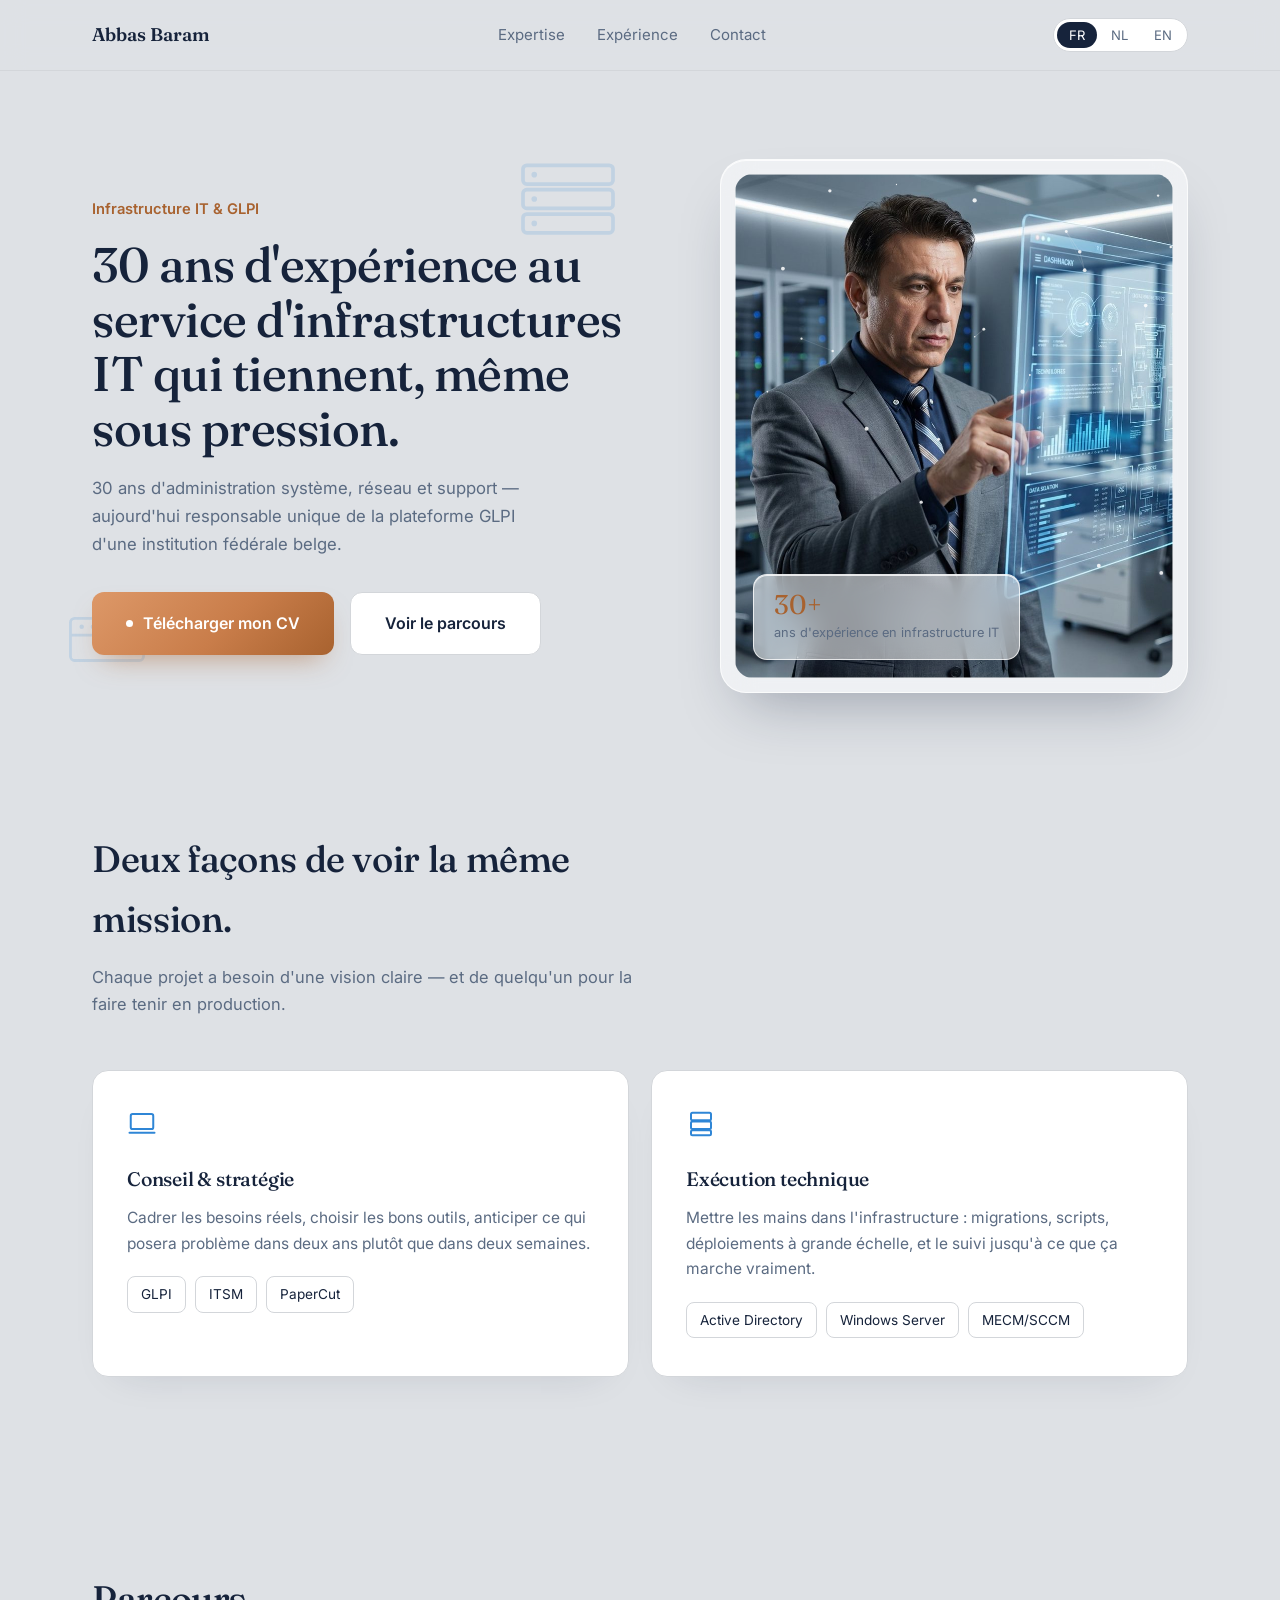
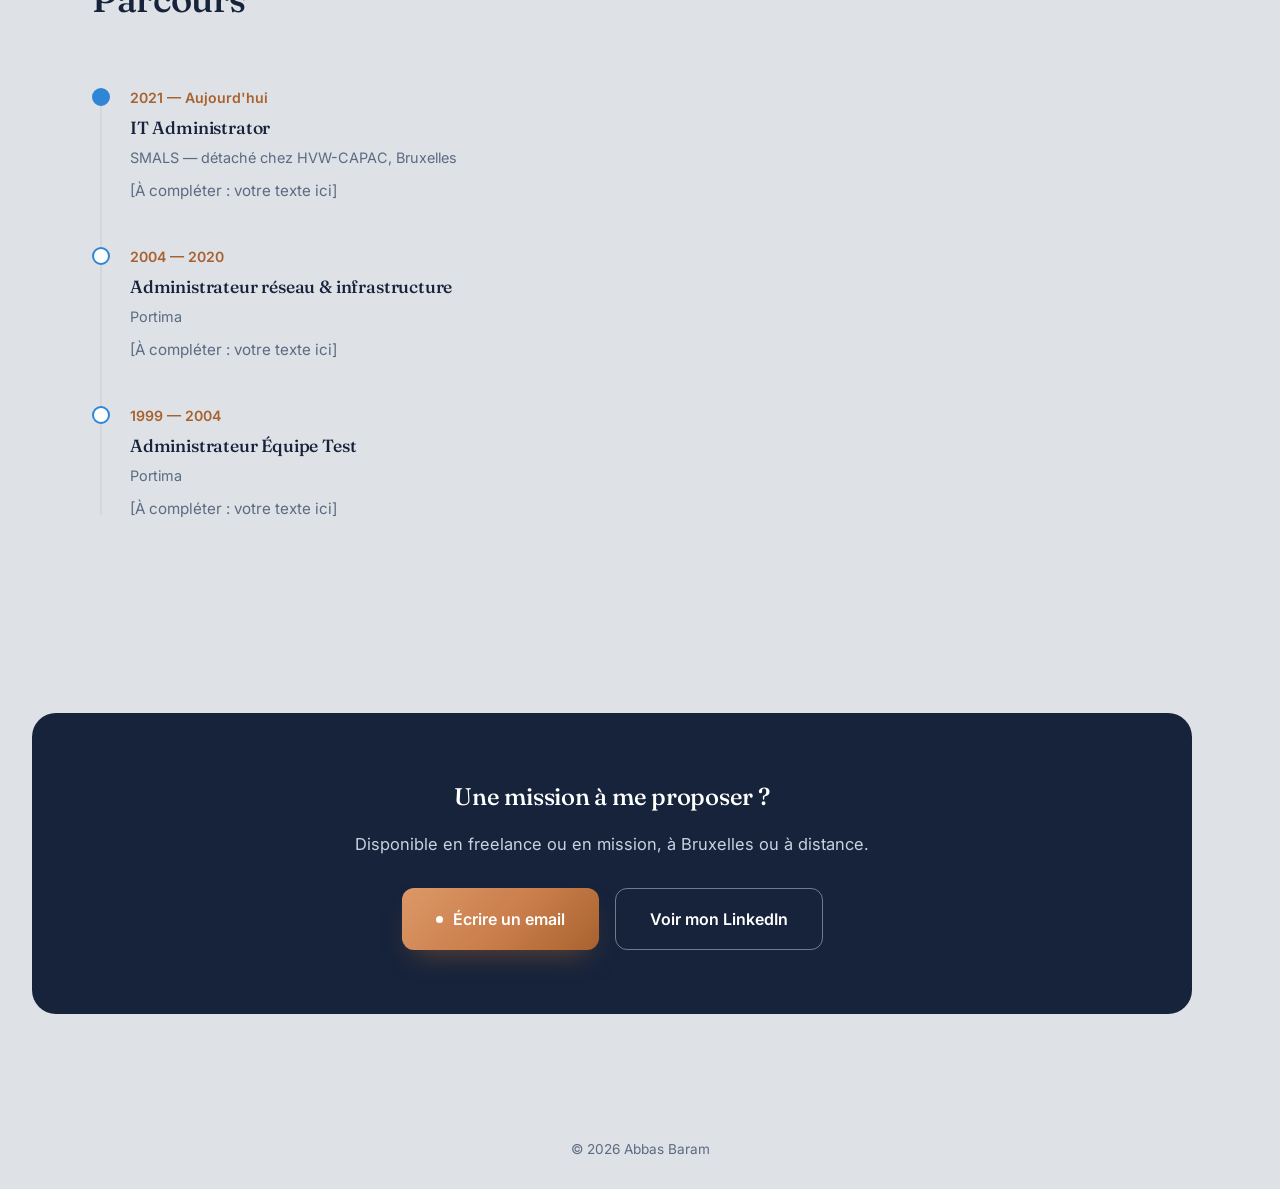
==== commit 4e4ee2f6: "Add files via upload" ====
--- a/index.html
+++ b/index.html
@@ -1,442 +1,338 @@
 <!DOCTYPE html>
-<html class="dark" lang="en" dir="rtl">
+<html lang="fr">
 <head>
-  <meta charset="utf-8"/>
-  <meta content="width=device-width, initial-scale=1.0" name="viewport"/>
-  <title>Abbas - IT Infrastructure & GLPI/ITSM Architecture</title>
-  <meta name="description" content="Enterprise IT Infrastructure and GLPI/ITSM architecture consultancy specializing in high-availability systems, ITIL frameworks, and mission-critical uptime."/>
-  <meta property="og:title" content="Abbas - IT Infrastructure & GLPI/ITSM Architecture"/>
-  <meta property="og:description" content="Enterprise IT Infrastructure and GLPI/ITSM architecture consultancy specializing in high-availability systems, ITIL frameworks, and mission-critical uptime."/>
-  <meta property="og:type" content="website"/>
-  <meta name="twitter:card" content="summary_large_image"/>
-
-  <link rel="preconnect" href="https://fonts.googleapis.com"/>
-  <link rel="preconnect" href="https://fonts.gstatic.com" crossorigin=""/>
-  <link href="https://fonts.googleapis.com/css2?family=Inter:wght@400;500;600&family=JetBrains+Mono:wght@500;600&family=Manrope:wght@600;700;800&display=swap" rel="stylesheet"/>
-  <link href="https://fonts.googleapis.com/css2?family=Material+Symbols+Outlined:wght,FILL@100..700,0..1&display=swap" rel="stylesheet"/>
-  
-  <script src="https://cdn.tailwindcss.com"></script>
-  <script>
-    tailwind.config = {
-      darkMode: "class",
-      theme: {
-        extend: {
-          colors: {
-            "surface": "#0b1325",
-            "surface-base": "#0B1325",
-            "surface-raised": "#0F172A",
-            "surface-container-lowest": "#060e1f",
-            "surface-container-low": "#131b2e",
-            "surface-container": "#181f32",
-            "surface-container-high": "#222a3d",
-            "surface-container-highest": "#2d3448",
-            "surface-bright": "#31394d",
-            "on-surface": "#dbe2fb",
-            "on-surface-variant": "#dfc0b7",
-            "primary": "#ffb5a0",
-            "primary-container": "#ea6944",
-            "on-primary": "#601500",
-            "secondary": "#bcc7de",
-            "secondary-container": "#3e495d",
-            "tertiary": "#ffb59c",
-            "tertiary-container": "#d87653",
-            "text-primary": "#F8FAFC",
-            "text-secondary": "#CBD5E1",
-            "text-muted": "#94A3B8",
-            "text-dim": "#64748B",
-            "accent-hover": "#E06D53",
-            "accent-glow": "rgba(217, 93, 57, 0.15)",
-            "glass-border": "rgba(255, 255, 255, 0.08)",
-            "glass-border-hover": "rgba(255, 255, 255, 0.18)",
-            "error": "#ffb4ab",
-            "error-container": "#93000a"
-          },
-          fontFamily: {
-            "display-hero": ["Manrope", "sans-serif"],
-            "headline-lg": ["Manrope", "sans-serif"],
-            "headline-md": ["Manrope", "sans-serif"],
-            "headline-sm": ["Manrope", "sans-serif"],
-            "body-lg": ["Inter", "sans-serif"],
-            "body-md": ["Inter", "sans-serif"],
-            "body-sm": ["Inter", "sans-serif"],
-            "label-technical": ["JetBrains Mono", "monospace"],
-            "label-caps": ["JetBrains Mono", "monospace"]
-          }
+<meta charset="UTF-8">
+<meta name="viewport" content="width=device-width, initial-scale=1, viewport-fit=cover">
+<title>Abbas Baram — Infrastructure IT &amp; GLPI</title>
+<link rel="preconnect" href="https://fonts.googleapis.com">
+<link rel="preconnect" href="https://fonts.gstatic.com" crossorigin>
+<link href="https://fonts.googleapis.com/css2?family=Fraunces:opsz,wght@9..144,500;9..144,600&family=Inter:wght@400;500;600;700&family=JetBrains+Mono:wght@500&display=swap" rel="stylesheet">
+<style>
+:root{
+  --bg:#DEE1E5; --panel:#FFFFFF; --ink:#16233B; --muted:#5B6B82; --line:#D3D6DA;
+  --accent:#C97D4A; --accent-deep:#A8622F; --net:#2F86D6; --net-soft:rgba(47,134,214,0.14);
+  box-sizing:border-box; padding-top:env(safe-area-inset-top,0px); padding-bottom:env(safe-area-inset-bottom,0px);
+}
+*{box-sizing:border-box;}
+html{scroll-behavior:smooth; scroll-padding-top:74px;}
+body{margin:0; background:
+    linear-gradient(var(--bg),var(--bg)),
+    repeating-linear-gradient(0deg, rgba(47,134,214,0.05) 0 1px, transparent 1px 64px),
+    repeating-linear-gradient(90deg, rgba(47,134,214,0.05) 0 1px, transparent 1px 64px);
+  color:var(--ink); font-family:'Inter',system-ui,sans-serif; line-height:1.65;}
+h1,h2,h3{font-family:'Fraunces',Georgia,serif; font-weight:500; margin:0; letter-spacing:-0.01em;}
+p{margin:0;} a{color:inherit; text-decoration:none;} img{max-width:100%; display:block;}
+.wrap{max-width:1160px; margin:0 auto; padding:0 32px; position:relative;}
+
+header{position:sticky; top:0; z-index:50; background:rgba(222,225,229,0.85); backdrop-filter:blur(12px); border-bottom:1px solid var(--line);}
+.nav{display:flex; align-items:center; justify-content:space-between; padding:18px 32px; max-width:1160px; margin:0 auto;}
+.brand{font-family:'Fraunces',serif; font-weight:600; font-size:1.15rem; color:var(--ink);}
+.navlinks{display:flex; gap:32px; font-size:0.94rem; color:var(--muted);}
+.navlinks a:hover{color:var(--net);}
+.langsw{display:flex; gap:2px; background:var(--panel); border:1px solid var(--line); border-radius:20px; padding:3px;}
+.langsw button{border:none; background:none; padding:5px 12px; font-size:0.82rem; font-family:inherit; color:var(--muted); border-radius:16px; cursor:pointer;}
+.langsw button.active{background:var(--ink); color:#fff;}
+.menubtn{display:none; border:none; background:none; font-size:1.4rem; color:var(--ink); cursor:pointer;}
+
+/* HERO */
+.hero{padding:88px 0 40px;}
+.hero-grid{display:grid; grid-template-columns:1.1fr 0.9fr; gap:56px; align-items:center; position:relative;}
+.neticon{position:absolute; opacity:0.16; color:var(--net); transition:opacity .4s ease; pointer-events:none;}
+.hero-grid:hover .neticon{opacity:0.28;}
+.kicker{color:var(--accent-deep); font-weight:600; font-size:0.92rem; margin-bottom:16px;}
+.hero-left h1{font-size:clamp(2.2rem,3.8vw,3.2rem); line-height:1.12;}
+.hero-left .sub{margin-top:20px; font-size:1.05rem; color:var(--muted); max-width:40ch;}
+.hero-cta{margin-top:34px; display:flex; gap:16px; flex-wrap:wrap;}
+
+.btn{position:relative; overflow:hidden; display:inline-flex; align-items:center; gap:10px;
+  padding:17px 34px; border-radius:12px; font-size:1rem; font-weight:600;
+  transition:transform .3s ease, box-shadow .3s ease;}
+.btn-solid{background:linear-gradient(135deg,#DD9868,var(--accent) 55%,var(--accent-deep)); color:#fff;
+  box-shadow:0 14px 28px -12px rgba(168,98,47,0.55);}
+.btn-solid::before{content:""; position:absolute; top:0; left:-60%; width:40%; height:100%;
+  background:linear-gradient(120deg,transparent,rgba(255,255,255,0.65),transparent); transform:skewX(-20deg);
+  transition:left .65s ease-in-out;}
+.btn-solid:hover::before{left:130%;}
+.btn-solid:hover{transform:translateY(-3px); box-shadow:0 20px 36px -12px rgba(168,98,47,0.6);}
+.btn-outline{border:1.5px solid var(--line); color:var(--ink); background:#fff;}
+.btn-outline:hover{border-color:var(--net); color:var(--net);}
+.pingdot{width:7px; height:7px; border-radius:50%; background:#fff; box-shadow:0 0 0 0 rgba(255,255,255,.7);
+  animation:ping 2.2s ease-in-out infinite;}
+@keyframes ping{0%{box-shadow:0 0 0 0 rgba(255,255,255,.55);} 70%{box-shadow:0 0 0 9px rgba(255,255,255,0);} 100%{box-shadow:0 0 0 0 rgba(255,255,255,0);}}
+
+/* Photo glass frame + particles */
+.photo-glass{position:relative; border-radius:26px; padding:14px; background:rgba(255,255,255,0.5);
+  backdrop-filter:blur(16px) saturate(160%); border:1px solid rgba(255,255,255,0.7);
+  box-shadow:0 30px 60px -24px rgba(22,35,59,0.35), inset 0 1px 0 rgba(255,255,255,0.8);}
+.photo-inner{position:relative; border-radius:18px; overflow:hidden; aspect-ratio:4/4.6;}
+.photo-inner img{width:100%; height:100%; object-fit:cover;}
+.photo-inner canvas{position:absolute; inset:0; width:100%; height:100%;}
+.photo-inner::after{content:""; position:absolute; inset:0; box-shadow:inset 0 0 0 1px rgba(255,255,255,0.5); pointer-events:none;}
+.floatcard{position:absolute; left:18px; bottom:18px; z-index:3; padding:16px 20px; border-radius:14px;
+  background:rgba(255,255,255,0.55); backdrop-filter:blur(14px) saturate(160%); -webkit-backdrop-filter:blur(14px) saturate(160%);
+  border:1px solid rgba(255,255,255,0.75);
+  box-shadow:0 16px 32px -14px rgba(22,35,59,0.4), inset 0 1px 0 rgba(255,255,255,0.8);}
+.floatcard .num{font-family:'Fraunces',serif; font-size:1.7rem; color:var(--accent-deep); line-height:1;}
+.floatcard .lbl{font-size:0.8rem; color:var(--muted); margin-top:3px;}
+
+section{padding:96px 0;}
+.eyebrow-free h2{font-size:clamp(1.8rem,3vw,2.3rem); max-width:22ch;}
+.lede{color:var(--muted); font-size:1.03rem; max-width:56ch; margin-top:14px;}
+
+.duality{display:grid; grid-template-columns:1fr 1fr; gap:22px; margin-top:52px;}
+.dcol{padding:38px 34px; background:var(--panel); border:1px solid var(--line); border-radius:16px;
+  box-shadow:0 18px 40px -28px rgba(22,35,59,0.18); transition:transform .3s ease, box-shadow .3s ease;}
+.dcol:hover{transform:translateY(-4px); box-shadow:0 24px 48px -24px rgba(22,35,59,0.24);}
+.dcol .icon{color:var(--net); margin-bottom:16px;}
+.dcol h3{font-size:1.22rem; margin-bottom:10px;}
+.dcol p{color:var(--muted); font-size:0.97rem;}
+.chips{display:flex; flex-wrap:wrap; gap:9px; margin-top:20px;}
+.chip{border:1px solid var(--line); border-radius:8px; padding:6px 13px; font-size:0.85rem; transition:.2s ease;}
+.chip:hover{border-color:var(--net); color:var(--net); background:var(--net-soft);}
+
+/* Timeline as network backbone */
+.timeline{position:relative; margin-top:56px; padding-left:38px;}
+.timeline::before{content:""; position:absolute; left:8px; top:6px; bottom:6px; width:2px;
+  background:linear-gradient(var(--line),var(--line));}
+.trow{position:relative; padding:0 0 42px;}
+.trow:last-child{padding-bottom:0;}
+.node{position:absolute; left:-38px; top:2px; width:18px; height:18px; border-radius:50%;
+  background:#fff; border:2px solid var(--net); z-index:2;}
+.trow.active .node{background:var(--net); box-shadow:0 0 0 0 rgba(47,134,214,.5); animation:node-pulse 2.2s ease-in-out infinite;}
+@keyframes node-pulse{0%{box-shadow:0 0 0 0 rgba(47,134,214,.45);} 70%{box-shadow:0 0 0 10px rgba(47,134,214,0);} 100%{box-shadow:0 0 0 0 rgba(47,134,214,0);}}
+.when{color:var(--accent-deep); font-weight:600; font-size:0.88rem; margin-bottom:4px;}
+.trow h3{font-size:1.1rem; margin-bottom:4px;}
+.trow .role{color:var(--muted); font-size:0.9rem; margin-bottom:8px;}
+.trow p.desc{color:var(--muted); font-size:0.95rem; max-width:60ch;}
+
+.contact{background:var(--ink); color:#fff; text-align:center; border-radius:24px; margin:0 32px;}
+.contact .wrap{padding:64px 32px;}
+.contact h2{color:#fff;}
+.contact .lede{color:#C9D2E0; margin:14px auto 0;}
+.contact .hero-cta{justify-content:center; margin-top:30px;}
+
+footer{padding:28px 0; text-align:center; color:var(--muted); font-size:0.85rem;}
+
+@media (max-width:900px){
+  .hero-grid{grid-template-columns:1fr;}
+  .duality{grid-template-columns:1fr;}
+  .navlinks{position:fixed; top:66px; left:0; right:0; background:var(--bg); flex-direction:column; padding:18px 32px; gap:16px; border-bottom:1px solid var(--line); display:none;}
+  .navlinks.open{display:flex;}
+  .menubtn{display:block;}
+  section{padding:60px 0;}
+  .contact{margin:0 16px;}
+}
+</style>
+</head>
+<body>
+
+<header>
+  <div class="nav">
+    <div class="brand">Abbas&nbsp;Baram</div>
+    <nav class="navlinks" id="navlinks">
+      <a href="#expertise" data-i18n="nav.expertise">Expertise</a>
+      <a href="#experience" data-i18n="nav.experience">Expérience</a>
+      <a href="#contact" data-i18n="nav.contact">Contact</a>
+    </nav>
+    <div style="display:flex; align-items:center; gap:14px;">
+      <div class="langsw" id="langsw">
+        <button data-lang="fr" class="active">FR</button>
+        <button data-lang="nl">NL</button>
+        <button data-lang="en">EN</button>
+      </div>
+      <button class="menubtn" id="menubtn" aria-label="Menu">☰</button>
+    </div>
+  </div>
+</header>
+
+<section class="hero">
+  <div class="wrap">
+    <div class="hero-grid" id="herogrid">
+      <svg class="neticon" style="top:-20px; left:38%; width:120px;" viewBox="0 0 64 64" fill="none"><rect x="8" y="14" width="48" height="10" rx="2" stroke="currentColor" stroke-width="2"/><rect x="8" y="27" width="48" height="10" rx="2" stroke="currentColor" stroke-width="2"/><rect x="8" y="40" width="48" height="10" rx="2" stroke="currentColor" stroke-width="2"/><circle cx="14" cy="19" r="1.5" fill="currentColor"/><circle cx="14" cy="32" r="1.5" fill="currentColor"/><circle cx="14" cy="45" r="1.5" fill="currentColor"/></svg>
+      <svg class="neticon" style="bottom:10px; left:-30px; width:90px;" viewBox="0 0 64 64" fill="none"><rect x="6" y="18" width="52" height="30" rx="3" stroke="currentColor" stroke-width="2"/><line x1="6" y1="30" x2="58" y2="30" stroke="currentColor" stroke-width="2"/><circle cx="14" cy="24" r="1.6" fill="currentColor"/><circle cx="22" cy="24" r="1.6" fill="currentColor"/></svg>
+      <div class="hero-left">
+        <div class="kicker" data-i18n="hero.kicker">Infrastructure IT &amp; GLPI</div>
+        <h1 data-i18n="hero.title">30 ans d'expérience au service d'infrastructures IT qui tiennent, même sous pression.</h1>
+        <p class="sub" data-i18n="hero.sub">30 ans d'administration système, réseau et support — aujourd'hui responsable unique de la plateforme GLPI d'une institution fédérale belge.</p>
+        <div class="hero-cta">
+          <a href="#contact" class="btn btn-solid"><span class="pingdot"></span><span data-i18n="hero.cta1">Télécharger mon CV</span></a>
+          <a href="#experience" class="btn btn-outline" data-i18n="hero.cta2">Voir le parcours</a>
+        </div>
+      </div>
+      <div class="hero-right">
+        <div class="photo-glass">
+          <div class="photo-inner">
+            <img src="[data-uri]" alt="Abbas Baram">
+            <canvas id="particles"></canvas>
+            <div class="floatcard">
+              <div class="num">30+</div>
+              <div class="lbl" data-i18n="hero.floatlabel">ans d'expérience en infrastructure IT</div>
+            </div>
+          </div>
+        </div>
+      </div>
+    </div>
+  </div>
+</section>
+
+<section class="eyebrow-free" id="expertise">
+  <div class="wrap">
+    <h2 data-i18n="duality.title">Deux façons de voir la même mission.</h2>
+    <p class="lede" data-i18n="duality.lede">Chaque projet a besoin d'une vision claire — et de quelqu'un pour la faire tenir en production.</p>
+    <div class="duality">
+      <div class="dcol">
+        <svg class="icon" width="30" height="30" viewBox="0 0 24 24" fill="none"><rect x="3" y="4" width="18" height="12" rx="1.5" stroke="currentColor" stroke-width="1.6"/><path d="M2 19h20" stroke="currentColor" stroke-width="1.6" stroke-linecap="round"/></svg>
+        <h3 data-i18n="duality.left.h">Conseil &amp; stratégie</h3>
+        <p data-i18n="duality.left.p">Cadrer les besoins réels, choisir les bons outils, anticiper ce qui posera problème dans deux ans plutôt que dans deux semaines.</p>
+        <div class="chips"><span class="chip">GLPI</span><span class="chip">ITSM</span><span class="chip">PaperCut</span></div>
+      </div>
+      <div class="dcol">
+        <svg class="icon" width="30" height="30" viewBox="0 0 24 24" fill="none"><rect x="4" y="3" width="16" height="6" rx="1.2" stroke="currentColor" stroke-width="1.6"/><rect x="4" y="10" width="16" height="6" rx="1.2" stroke="currentColor" stroke-width="1.6"/><rect x="4" y="17" width="16" height="4" rx="1.2" stroke="currentColor" stroke-width="1.6"/></svg>
+        <h3 data-i18n="duality.right.h">Exécution technique</h3>
+        <p data-i18n="duality.right.p">Mettre les mains dans l'infrastructure : migrations, scripts, déploiements à grande échelle, et le suivi jusqu'à ce que ça marche vraiment.</p>
+        <div class="chips"><span class="chip">Active Directory</span><span class="chip">Windows Server</span><span class="chip">MECM/SCCM</span></div>
+      </div>
+    </div>
+  </div>
+</section>
+
+<section class="eyebrow-free" id="experience">
+  <div class="wrap">
+    <h2 data-i18n="exp.title">Parcours</h2>
+    <div class="timeline">
+      <div class="trow active"><div class="node"></div>
+        <div class="when">2021 — <span data-i18n="exp.now">Aujourd'hui</span></div>
+        <h3 data-i18n="exp.r1.h">IT Administrator</h3>
+        <div class="role" data-i18n="exp.r1.role">SMALS — détaché chez HVW-CAPAC, Bruxelles</div>
+        <p class="desc" data-i18n="exp.r1.p">[À compléter : votre texte ici]</p>
+      </div>
+      <div class="trow"><div class="node"></div>
+        <div class="when">2004 — 2020</div>
+        <h3 data-i18n="exp.r2.h">Administrateur réseau &amp; infrastructure</h3>
+        <div class="role" data-i18n="exp.r2.role">Portima</div>
+        <p class="desc" data-i18n="exp.r2.p">[À compléter : votre texte ici]</p>
+      </div>
+      <div class="trow"><div class="node"></div>
+        <div class="when">1999 — 2004</div>
+        <h3 data-i18n="exp.r3.h">Administrateur Équipe Test</h3>
+        <div class="role" data-i18n="exp.r3.role">Portima</div>
+        <p class="desc" data-i18n="exp.r3.p">[À compléter : votre texte ici]</p>
+      </div>
+    </div>
+  </div>
+</section>
+
+<section id="contact">
+  <div class="wrap contact">
+    <div class="wrap">
+      <h2 data-i18n="contact.title">Une mission à me proposer ?</h2>
+      <p class="lede" data-i18n="contact.lede">Disponible en freelance ou en mission, à Bruxelles ou à distance.</p>
+      <div class="hero-cta">
+        <a href="mailto:abbas.baram@gmail.com" class="btn btn-solid"><span class="pingdot"></span><span data-i18n="contact.cta1">Écrire un email</span></a>
+        <a href="https://www.linkedin.com/" class="btn btn-outline" style="border-color:rgba(255,255,255,0.4); color:#fff; background:transparent;" data-i18n="contact.cta2">Voir mon LinkedIn</a>
+      </div>
+    </div>
+  </div>
+</section>
+
+<footer><div class="wrap">© 2026 Abbas Baram</div></footer>
+
+<script>
+/* particules flottantes sur la photo */
+(function(){
+  const canvas = document.getElementById('particles');
+  const ctx = canvas.getContext('2d');
+  let w,h,particles=[];
+  function resize(){
+    w = canvas.parentElement.clientWidth; h = canvas.parentElement.clientHeight;
+    canvas.width = w; canvas.height = h;
+  }
+  function init(){
+    resize();
+    particles = Array.from({length:26}, ()=>({
+      x:Math.random()*w, y:Math.random()*h,
+      vx:(Math.random()-0.5)*0.15, vy:(Math.random()-0.5)*0.15,
+      r:Math.random()*1.6+0.6
+    }));
+  }
+  function step(){
+    ctx.clearRect(0,0,w,h);
+    for(const p of particles){
+      p.x+=p.vx; p.y+=p.vy;
+      if(p.x<0||p.x>w) p.vx*=-1;
+      if(p.y<0||p.y>h) p.vy*=-1;
+    }
+    for(let i=0;i<particles.length;i++){
+      for(let j=i+1;j<particles.length;j++){
+        const a=particles[i],b=particles[j];
+        const d=Math.hypot(a.x-b.x,a.y-b.y);
+        if(d<70){
+          ctx.strokeStyle='rgba(255,255,255,'+(0.22*(1-d/70))+')';
+          ctx.lineWidth=1; ctx.beginPath(); ctx.moveTo(a.x,a.y); ctx.lineTo(b.x,b.y); ctx.stroke();
         }
       }
-    };
-  </script>
-  <link rel="stylesheet" href="assets/css/style.css"/>
-</head>
-
-<body class="bg-surface font-body-md text-on-surface antialiased selection:bg-primary-container selection:text-on-primary">
-  <!-- Top Navigation Header -->
-  <header class="fixed top-0 left-0 right-0 z-50 bg-surface/85 backdrop-blur-md shadow-[0_1px_8px_rgba(0,0,0,0.4)] border-b border-glass-border">
-    <div class="h-20 max-w-[1280px] mx-auto px-5 md:px-12 flex items-center justify-between gap-6">
-      
-      <!-- Brand Logo -->
-      <div class="flex items-center gap-4">
-        <a class="flex items-center gap-3" href="index.html">
-          <img alt="Abbas IT Consultant Logo" class="h-8 w-auto object-contain" src="https://lh3.googleusercontent.com/aida/[base64]"/>
-          <div class="flex flex-col">
-            <span class="font-headline-sm text-lg font-bold tracking-tight text-text-primary leading-none">Abbas</span>
-            <span class="font-label-caps text-[11px] text-text-dim uppercase tracking-wider mt-0.5">IT Infrastructure &amp; ITSM</span>
-          </div>
-        </a>
-      </div>
-
-      <!-- Desktop Navigation Menu -->
-      <nav class="hidden lg:flex items-center gap-2">
-        <a aria-current="page" class="px-4 py-2 rounded-lg font-body-sm text-sm transition-all bg-surface-container-high text-on-surface font-semibold" href="index.html">Home</a>
-        <a class="px-4 py-2 rounded-lg font-body-sm text-sm text-on-surface-variant hover:text-on-surface hover:bg-surface-container transition-all" href="about.html">About</a>
-        <a class="px-4 py-2 rounded-lg font-body-sm text-sm text-on-surface-variant hover:text-on-surface hover:bg-surface-container transition-all" href="products.html">Experience &amp; Case Studies</a>
-        <a class="px-4 py-2 rounded-lg font-body-sm text-sm text-on-surface-variant hover:text-on-surface hover:bg-surface-container transition-all" href="contact.html">Contact</a>
-      </nav>
-
-      <!-- Action Utilities: Direction Toggle, Language, Telegram & CTA -->
-      <div class="flex items-center gap-3">
-        <!-- RTL / LTR Toggle -->
-        <button class="flex items-center gap-1.5 px-3 py-1 rounded-full bg-surface-container-low hover:bg-surface-container text-text-secondary hover:text-text-primary border border-glass-border font-label-technical text-xs transition-colors" data-action="toggle-dir" type="button" title="Toggle RTL / LTR layout direction">
-          <span class="material-symbols-outlined text-[15px] text-primary">swap_horiz</span>
-          <span class="dir-badge font-semibold">RTL</span>
-        </button>
-
-        <!-- Language Pill -->
-        <div class="hidden sm:flex items-center p-0.5 rounded-full bg-surface-container-low border border-glass-border">
-          <button class="px-2.5 py-1 rounded-full font-label-technical text-xs text-text-dim hover:text-on-surface transition-colors" type="button" onclick="alert('French language dossier active');">FR</button>
-          <button class="px-2.5 py-1 rounded-full font-label-technical text-xs text-text-dim hover:text-on-surface transition-colors" type="button" onclick="alert('Dutch language dossier active');">NL</button>
-          <button class="flex items-center gap-1 px-2.5 py-1 rounded-full bg-surface-container font-label-technical text-xs text-text-primary" type="button">
-            <span class="w-1.5 h-1.5 rounded-full bg-primary-container inline-block"></span>EN
-          </button>
-        </div>
-
-        <!-- Telegram Quick Order Trigger -->
-        <button class="telegram-btn inline-flex items-center gap-1.5 px-3.5 py-2 rounded-lg font-label-technical text-xs font-semibold cursor-pointer" data-action="open-telegram" type="button" title="Quick Order via Telegram">
-          <span class="material-symbols-outlined text-[16px]">send</span>
-          <span class="hidden md:inline">Telegram Order</span>
-        </button>
-
-        <!-- Schedule Consultation CTA -->
-        <a class="hidden sm:inline-flex items-center justify-center px-4 py-2 rounded-lg bg-primary-container hover:bg-accent-hover text-on-primary font-headline-sm text-sm font-semibold transition-all shadow-[0_0_16px_rgba(217,93,57,0.25)] hover:shadow-[0_0_24px_rgba(217,93,57,0.4)]" href="contact.html">
-          Schedule Consultation
-        </a>
-
-        <!-- Mobile Menu Hamburger Button -->
-        <button class="lg:hidden p-2 rounded-lg bg-surface-container hover:bg-surface-container-high text-text-primary transition-colors" id="mobile-menu-toggle" type="button" aria-label="Toggle navigation menu">
-          <span class="material-symbols-outlined text-[24px]">menu</span>
-        </button>
-      </div>
-
-    </div>
-
-    <!-- Mobile Drawer Navigation -->
-    <div class="hidden lg:hidden bg-surface-container-lowest/95 backdrop-blur-xl border-b border-glass-border px-6 py-4" id="mobile-menu">
-      <nav class="flex flex-col gap-2" id="mobile-nav">
-        <a class="px-4 py-2.5 rounded-lg font-body-sm text-sm bg-surface-container-high text-on-surface font-semibold" href="index.html">Home</a>
-        <a class="px-4 py-2.5 rounded-lg font-body-sm text-sm text-on-surface-variant hover:text-on-surface hover:bg-surface-container transition-all" href="about.html">About</a>
-        <a class="px-4 py-2.5 rounded-lg font-body-sm text-sm text-on-surface-variant hover:text-on-surface hover:bg-surface-container transition-all" href="products.html">Experience &amp; Case Studies</a>
-        <a class="px-4 py-2.5 rounded-lg font-body-sm text-sm text-on-surface-variant hover:text-on-surface hover:bg-surface-container transition-all" href="contact.html">Contact</a>
-        <div class="pt-3 border-t border-surface-variant flex items-center justify-between">
-          <button class="telegram-btn w-full py-2.5 px-4 rounded-lg font-label-technical text-xs font-semibold flex items-center justify-center gap-2" data-action="open-telegram" type="button">
-            <span class="material-symbols-outlined text-[16px]">send</span>
-            <span>Order SOW via Telegram</span>
-          </button>
-        </div>
-      </nav>
-    </div>
-  </header>
-
-  <!-- Main Viewport -->
-  <main class="w-full pt-20 bg-surface min-h-[calc(100vh-20rem)]">
-    <div class="flex flex-col w-full">
-
-      <!-- Hero Section -->
-      <section class="relative w-full overflow-hidden">
-        <!-- Ambient Atmospheric Grid & Glow -->
-        <div class="absolute inset-0 pointer-events-none opacity-20 [background-image:radial-gradient(#ffb5a0_1px,transparent_1px),linear-gradient(to_right,#3e495d15_1px,transparent_1px),linear-gradient(to_bottom,#3e495d15_1px,transparent_1px)] [background-size:24px_24px,48px_48px,48px_48px] [mask-image:radial-gradient(ellipse_60%_50%_at_50%_40%,#000_70%,transparent_100%)]"></div>
-        <div class="absolute top-1/4 left-1/4 w-96 h-96 bg-primary-container/10 rounded-full blur-[140px] pointer-events-none"></div>
-        <div class="absolute bottom-10 right-1/4 w-[500px] h-[500px] bg-secondary-container/20 rounded-full blur-[160px] pointer-events-none"></div>
-
-        <div class="relative max-w-[1280px] mx-auto px-5 md:px-12 py-10 lg:py-16">
-          <div class="grid grid-cols-1 lg:grid-cols-12 gap-y-10 lg:gap-8 items-center">
-            
-            <!-- Left (or Right in RTL) Content Block -->
-            <div class="lg:col-span-7 flex flex-col items-start gap-6">
-              
-              <!-- Availability Status Badge -->
-              <div class="inline-flex items-center gap-2.5 px-3.5 py-1.5 rounded-full bg-surface-container-high/90 border border-glass-border shadow-sm">
-                <span class="relative flex h-2 w-2">
-                  <span class="animate-ping absolute inline-flex h-full w-full rounded-full bg-primary-container opacity-75"></span>
-                  <span class="relative inline-flex rounded-full h-2 w-2 bg-primary-container"></span>
-                </span>
-                <span class="font-label-technical text-xs text-text-secondary tracking-wide">
-                  Available for Architecture &amp; ITSM Projects • Remote &amp; On-Site
-                </span>
-              </div>
-
-              <!-- Main Hero Headline -->
-              <div class="space-y-4 max-w-2xl">
-                <h1 class="font-display-hero text-3xl md:text-5xl lg:text-[56px] lg:leading-[64px] text-text-primary tracking-tight font-extrabold">
-                  Architecting Resilient <span class="text-primary-container">IT Infrastructure</span> &amp; GLPI / ITSM Excellence.
-                </h1>
-                <p class="font-body-lg text-base md:text-lg text-text-muted leading-relaxed">
-                  Transforming enterprise IT operations, automated service management, and hybrid directory architecture into robust, audit-proof ecosystems.
-                </p>
-              </div>
-
-              <!-- Primary Action Buttons -->
-              <div class="flex flex-wrap items-center gap-4 pt-2">
-                <a class="inline-flex items-center gap-2.5 px-7 py-3.5 rounded-xl bg-primary-container hover:bg-accent-hover text-on-primary font-headline-sm text-base font-semibold transition-all shadow-[0_0_24px_rgba(234,105,68,0.3)] hover:shadow-[0_0_32px_rgba(234,105,68,0.45)]" href="contact.html">
-                  <span>Discuss Your Project</span>
-                  <span class="material-symbols-outlined text-[18px] rtl-arrow-forward">arrow_forward</span>
-                </a>
-                
-                <a class="inline-flex items-center gap-2 px-6 py-3.5 rounded-xl bg-surface-container-high hover:bg-surface-bright text-text-primary font-headline-sm text-base font-medium transition-all border border-glass-border shadow-sm" href="products.html">
-                  <span class="material-symbols-outlined text-[20px] text-text-dim">terminal</span>
-                  <span>View Case Studies</span>
-                </a>
-
-                <!-- Telegram Direct Booking Trigger -->
-                <button class="telegram-btn inline-flex items-center gap-2 px-5 py-3.5 rounded-xl font-headline-sm text-base font-semibold transition-all cursor-pointer" data-action="open-telegram" type="button">
-                  <span class="material-symbols-outlined text-[18px]">send</span>
-                  <span>Order via Telegram</span>
-                </button>
-              </div>
-
-              <!-- 4 Diagnostic Metric Counters -->
-              <div class="grid grid-cols-2 sm:grid-cols-4 gap-4 w-full pt-8">
-                <div class="flex flex-col p-4 rounded-xl bg-surface-container-low border border-glass-border shadow-sm">
-                  <div class="font-headline-lg text-2xl md:text-3xl text-text-primary font-bold tracking-tight">15+</div>
-                  <div class="font-label-caps text-[11px] text-text-dim uppercase tracking-wider mt-1">Years Enterprise Infra</div>
-                </div>
-                <div class="flex flex-col p-4 rounded-xl bg-surface-container-low border border-glass-border shadow-sm">
-                  <div class="font-headline-lg text-2xl md:text-3xl text-primary-container font-bold tracking-tight">120+</div>
-                  <div class="font-label-caps text-[11px] text-text-dim uppercase tracking-wider mt-1">GLPI Deployments</div>
-                </div>
-                <div class="flex flex-col p-4 rounded-xl bg-surface-container-low border border-glass-border shadow-sm">
-                  <div class="font-headline-lg text-2xl md:text-3xl text-text-primary font-bold tracking-tight">99.99%</div>
-                  <div class="font-label-caps text-[11px] text-text-dim uppercase tracking-wider mt-1">Architecture SLA</div>
-                </div>
-                <div class="flex flex-col p-4 rounded-xl bg-surface-container-low border border-glass-border shadow-sm">
-                  <div class="font-headline-lg text-2xl md:text-3xl text-primary font-bold tracking-tight">ITIL v4</div>
-                  <div class="font-label-caps text-[11px] text-text-dim uppercase tracking-wider mt-1">Certified ITSM Lead</div>
-                </div>
-              </div>
-
-            </div>
-
-            <!-- Right (or Left in RTL) Visual Node -->
-            <div class="lg:col-span-5 flex justify-center lg:justify-end relative">
-              <div class="relative w-full max-w-[440px]">
-                <div class="absolute -top-6 -left-6 w-32 h-32 bg-primary-container/20 rounded-full blur-2xl pointer-events-none"></div>
-                <div class="absolute -bottom-6 -right-6 w-36 h-36 bg-surface-bright/40 rounded-full blur-3xl pointer-events-none"></div>
-                
-                <!-- Portrait Card with Holographic Overlay -->
-                <div class="relative rounded-3xl bg-surface-container-high/60 backdrop-blur-xl p-4 border border-glass-border-hover shadow-[0_24px_50px_-12px_rgba(0,0,0,0.7)] overflow-hidden">
-                  <div class="absolute top-0 right-0 w-32 h-32 bg-gradient-to-bl from-white/10 to-transparent pointer-events-none rounded-tr-3xl"></div>
-                  
-                  <div class="relative overflow-hidden rounded-2xl bg-surface-container shadow-2xl">
-                    <img alt="Abbas - Senior IT Infrastructure & ITSM Specialist" class="w-full h-auto object-cover object-center aspect-[4/5] filter contrast-[1.02] brightness-95" src="https://lh3.googleusercontent.com/aida-public/[base64]"/>
-                    <div class="absolute inset-0 bg-gradient-to-t from-surface-container-lowest via-transparent to-transparent opacity-80 pointer-events-none"></div>
-                    
-                    <!-- HUD Telemetry Status Badge -->
-                    <div class="absolute top-3.5 start-3.5 flex items-center gap-1.5 px-3 py-1 rounded-full bg-surface-container-lowest/80 backdrop-blur-md border border-glass-border">
-                      <span class="w-1.5 h-1.5 rounded-full bg-primary-container"></span>
-                      <span class="font-label-technical text-text-secondary text-[11px] code-ltr">SYS.ARCH // ACTIVE</span>
-                    </div>
-                  </div>
-
-                  <!-- Floating Synced Cluster Telemetry Box -->
-                  <div class="absolute -bottom-2 -left-2 sm:bottom-6 sm:left-6 right-2 sm:right-6 bg-surface-container-highest/95 backdrop-blur-md p-3.5 sm:p-4 rounded-xl border border-glass-border-hover shadow-xl flex items-center gap-3">
-                    <div class="w-10 h-10 rounded-lg bg-surface-container-low flex items-center justify-center text-primary-container shrink-0">
-                      <span class="material-symbols-outlined text-[22px]">dns</span>
-                    </div>
-                    <div class="min-w-0 flex-1">
-                      <div class="flex items-center justify-between gap-2">
-                        <span class="font-headline-sm text-sm font-semibold text-text-primary truncate">Core Cluster Telemetry</span>
-                        <span class="inline-flex items-center gap-1 px-1.5 py-0.5 rounded bg-surface-container-high font-label-technical text-[10px] text-primary">SYNCED</span>
-                      </div>
-                      <p class="font-label-technical text-text-muted text-[11px] truncate mt-0.5 code-ltr">
-                        Active Directory &amp; GLPI v10 • 0 Incidents
-                      </p>
-                    </div>
-                  </div>
-
-                </div>
-              </div>
-            </div>
-
-          </div>
-        </div>
-      </section>
-
-      <!-- Capabilities & Domain Architecture Section -->
-      <section class="w-full py-16 bg-surface-container-lowest border-t border-glass-border">
-        <div class="max-w-[1280px] mx-auto px-5 md:px-12">
-          
-          <div class="flex flex-col md:flex-row md:items-end justify-between gap-4 mb-10">
-            <div>
-              <span class="font-label-technical text-primary uppercase tracking-widest block mb-2">// CAPABILITIES</span>
-              <h2 class="font-headline-lg text-2xl md:text-4xl text-text-primary font-bold tracking-tight">
-                Enterprise Infrastructure Domains
-              </h2>
-            </div>
-            <p class="font-body-md text-sm md:text-base text-text-muted max-w-md">
-              End-to-end IT service orchestration built to withstand strict governance audits, failover scenarios, and multi-tenant scaling.
-            </p>
-          </div>
-
-          <div class="grid grid-cols-1 md:grid-cols-3 gap-6">
-            
-            <!-- Domain 1 -->
-            <div class="p-6 rounded-2xl bg-surface-container border border-glass-border shadow-md flex flex-col justify-between group hover:bg-surface-container-high hover:border-glass-border-hover transition-all duration-300">
-              <div>
-                <div class="w-12 h-12 rounded-xl bg-surface-container-low flex items-center justify-center text-primary-container mb-4">
-                  <span class="material-symbols-outlined text-[28px]">hub</span>
-                </div>
-                <h3 class="font-headline-md text-xl text-text-primary font-bold mb-2">GLPI &amp; ITSM Transformation</h3>
-                <p class="font-body-sm text-sm text-text-muted leading-relaxed">
-                  Complete migration, schema normalization, and automated SLA workflows. ITIL-compliant ticketing, asset management, and change-approval pipelines.
-                </p>
-              </div>
-              <div class="pt-6 mt-4 border-t border-surface-variant flex items-center justify-between font-label-technical text-xs text-text-dim">
-                <span class="code-ltr">ISO 20000 / ITIL v4</span>
-                <button class="inline-flex items-center gap-1 text-primary hover:text-white transition-colors" data-action="open-telegram" data-package="GLPI 10 ITSM Architecture & Migration" type="button">
-                  <span>Scope via Telegram</span>
-                  <span class="material-symbols-outlined text-[16px] rtl-arrow-forward">arrow_outward</span>
-                </button>
-              </div>
-            </div>
-
-            <!-- Domain 2 -->
-            <div class="p-6 rounded-2xl bg-surface-container border border-glass-border shadow-md flex flex-col justify-between group hover:bg-surface-container-high hover:border-glass-border-hover transition-all duration-300">
-              <div>
-                <div class="w-12 h-12 rounded-xl bg-surface-container-low flex items-center justify-center text-primary mb-4">
-                  <span class="material-symbols-outlined text-[28px]">lan</span>
-                </div>
-                <h3 class="font-headline-md text-xl text-text-primary font-bold mb-2">Hybrid Active Directory &amp; IAM</h3>
-                <p class="font-body-sm text-sm text-text-muted leading-relaxed">
-                  Resilient Forest architectures, Entra ID sync, Kerberos/LDAPS hardiness, and fine-grained Privileged Access Management (PAM) security design.
-                </p>
-              </div>
-              <div class="pt-6 mt-4 border-t border-surface-variant flex items-center justify-between font-label-technical text-xs text-text-dim">
-                <span class="code-ltr">Kerberos / Entra / LDAP</span>
-                <button class="inline-flex items-center gap-1 text-primary hover:text-white transition-colors" data-action="open-telegram" data-package="Active Directory & IAM Hardening" type="button">
-                  <span>Scope via Telegram</span>
-                  <span class="material-symbols-outlined text-[16px] rtl-arrow-forward">arrow_outward</span>
-                </button>
-              </div>
-            </div>
-
-            <!-- Domain 3 -->
-            <div class="p-6 rounded-2xl bg-surface-container border border-glass-border shadow-md flex flex-col justify-between group hover:bg-surface-container-high hover:border-glass-border-hover transition-all duration-300">
-              <div>
-                <div class="w-12 h-12 rounded-xl bg-surface-container-low flex items-center justify-center text-tertiary mb-4">
-                  <span class="material-symbols-outlined text-[28px]">shield_lock</span>
-                </div>
-                <h3 class="font-headline-md text-xl text-text-primary font-bold mb-2">High Availability &amp; Disaster Recovery</h3>
-                <p class="font-body-sm text-sm text-text-muted leading-relaxed">
-                  Zero-downtime cluster topology, cross-site replication, automated failover scripting, and comprehensive RPO/RTO verification drills.
-                </p>
-              </div>
-              <div class="pt-6 mt-4 border-t border-surface-variant flex items-center justify-between font-label-technical text-xs text-text-dim">
-                <span class="code-ltr">RPO &lt; 5m / RTO &lt; 15m</span>
-                <button class="inline-flex items-center gap-1 text-primary hover:text-white transition-colors" data-action="open-telegram" data-package="Unified Infrastructure Observability (Zabbix/Grafana)" type="button">
-                  <span>Scope via Telegram</span>
-                  <span class="material-symbols-outlined text-[16px] rtl-arrow-forward">arrow_outward</span>
-                </button>
-              </div>
-            </div>
-
-          </div>
-
-          <!-- Telegram Fast-Track Scoping Strip -->
-          <div class="mt-12 p-6 rounded-2xl bg-surface-container-low border border-glass-border flex flex-col md:flex-row items-center justify-between gap-6 shadow-xl">
-            <div class="flex items-center gap-4">
-              <div class="w-12 h-12 rounded-xl bg-[#229ED9]/20 flex items-center justify-center text-[#229ED9] shrink-0">
-                <span class="material-symbols-outlined text-[28px]">send</span>
-              </div>
-              <div>
-                <h3 class="font-headline-sm text-lg font-bold text-text-primary">Need an immediate infrastructure assessment or custom proposal?</h3>
-                <p class="font-body-sm text-sm text-text-muted">Direct architectural dispatch via Telegram with guaranteed triage within 24 business hours.</p>
-              </div>
-            </div>
-            <div class="flex items-center gap-3 shrink-0 w-full md:w-auto">
-              <button class="telegram-btn w-full md:w-auto px-6 py-3 rounded-xl font-headline-sm text-sm font-semibold flex items-center justify-center gap-2 cursor-pointer" data-action="open-telegram" type="button">
-                <span class="material-symbols-outlined text-[18px]">send</span>
-                <span>Dispatch Order to Telegram</span>
-              </button>
-              <a class="px-5 py-3 rounded-xl bg-surface-container hover:bg-surface-container-high text-text-primary font-headline-sm text-sm font-medium transition-colors" href="contact.html">
-                Traditional RFC Form
-              </a>
-            </div>
-          </div>
-
-        </div>
-      </section>
-
-    </div>
-  </main>
-
-  <!-- Global Footer -->
-  <footer class="w-full bg-surface-container-lowest mt-16 border-t border-glass-border">
-    <div class="max-w-[1280px] mx-auto px-5 md:px-12 py-12 flex flex-col md:flex-row items-start md:items-center justify-between gap-8">
-      
-      <div class="space-y-3 max-w-md">
-        <div class="flex items-center gap-3">
-          <img alt="Abbas IT Consultant Logo" class="h-6 w-auto object-contain" src="https://lh3.googleusercontent.com/aida/[base64]"/>
-          <span class="font-headline-sm text-lg font-bold text-text-primary">Abbas</span>
-        </div>
-        <p class="font-body-sm text-sm text-text-muted">
-          Enterprise IT Infrastructure &amp; GLPI/ITSM architecture consultant specializing in large-scale system modernization, ITIL frameworks, and mission-critical uptime.
-        </p>
-        <div class="inline-flex items-center gap-2 px-3 py-1 rounded-full bg-surface-container-high border border-glass-border">
-          <span class="relative flex h-2 w-2">
-            <span class="animate-ping absolute inline-flex h-full w-full rounded-full bg-primary-container opacity-75"></span>
-            <span class="relative inline-flex rounded-full h-2 w-2 bg-primary-container"></span>
-          </span>
-          <span class="font-label-caps text-xs text-text-secondary uppercase">Available for consulting Q3/Q4</span>
-        </div>
-      </div>
-
-      <div class="flex flex-wrap gap-12">
-        <div class="space-y-2">
-          <div class="font-label-technical text-xs uppercase tracking-wider text-text-dim mb-3">Navigation</div>
-          <ul class="space-y-2 font-body-sm text-sm">
-            <li><a class="text-on-surface-variant hover:text-on-surface transition-colors" href="index.html">Home</a></li>
-            <li><a class="text-on-surface-variant hover:text-on-surface transition-colors" href="about.html">About</a></li>
-            <li><a class="text-on-surface-variant hover:text-on-surface transition-colors" href="products.html">Experience &amp; Case Studies</a></li>
-            <li><a class="text-on-surface-variant hover:text-on-surface transition-colors" href="contact.html">Contact</a></li>
-          </ul>
-        </div>
-
-        <div class="space-y-2">
-          <div class="font-label-technical text-xs uppercase tracking-wider text-text-dim mb-3">Direct Dispatch</div>
-          <div class="flex items-center gap-3">
-            <button class="w-9 h-9 rounded-lg bg-[#229ED9]/20 hover:bg-[#229ED9]/30 text-[#229ED9] flex items-center justify-center transition-colors" data-action="open-telegram" type="button" title="Order via Telegram">
-              <span class="material-symbols-outlined text-[20px]">send</span>
-            </button>
-            <a aria-label="LinkedIn" class="w-9 h-9 rounded-lg bg-surface-container flex items-center justify-center text-on-surface-variant hover:text-on-surface hover:bg-surface-container-high transition-colors" href="https://linkedin.com" target="_blank" rel="noopener noreferrer">
-              <span class="material-symbols-outlined text-[20px]">hub</span>
-            </a>
-            <a aria-label="GitHub" class="w-9 h-9 rounded-lg bg-surface-container flex items-center justify-center text-on-surface-variant hover:text-on-surface hover:bg-surface-container-high transition-colors" href="https://github.com" target="_blank" rel="noopener noreferrer">
-              <span class="material-symbols-outlined text-[20px]">terminal</span>
-            </a>
-            <a aria-label="Email" class="w-9 h-9 rounded-lg bg-surface-container flex items-center justify-center text-on-surface-variant hover:text-on-surface hover:bg-surface-container-high transition-colors" href="contact.html">
-              <span class="material-symbols-outlined text-[20px]">mail</span>
-            </a>
-          </div>
-        </div>
-      </div>
-
-    </div>
-
-    <div class="max-w-[1280px] mx-auto px-5 md:px-12 py-6 border-t border-glass-border flex flex-col sm:flex-row items-center justify-between gap-3 font-label-technical text-xs text-text-dim">
-      <p class="code-ltr">© 2024 Abbas. All rights reserved. High-availability IT Architecture.</p>
-      <p>Designed with precision technical standards • Cloudflare Pages Ready</p>
-    </div>
-  </footer>
-
-  <script src="assets/js/main.js"></script>
+    }
+    for(const p of particles){
+      ctx.beginPath(); ctx.arc(p.x,p.y,p.r,0,Math.PI*2);
+      ctx.fillStyle='rgba(255,255,255,0.85)'; ctx.fill();
+    }
+    requestAnimationFrame(step);
+  }
+  window.addEventListener('resize', resize);
+  init(); step();
+})();
+
+const i18n = {
+  fr:{"nav.expertise":"Expertise","nav.experience":"Expérience","nav.contact":"Contact",
+  "hero.kicker":"Infrastructure IT & GLPI","hero.title":"30 ans d'expérience au service d'infrastructures IT qui tiennent, même sous pression.",
+  "hero.sub":"30 ans d'administration système, réseau et support — aujourd'hui responsable unique de la plateforme GLPI d'une institution fédérale belge.",
+  "hero.cta1":"Télécharger mon CV","hero.cta2":"Voir le parcours","hero.floatlabel":"ans d'expérience en infrastructure IT",
+  "duality.title":"Deux façons de voir la même mission.","duality.lede":"Chaque projet a besoin d'une vision claire — et de quelqu'un pour la faire tenir en production.",
+  "duality.left.h":"Conseil & stratégie","duality.left.p":"Cadrer les besoins réels, choisir les bons outils, anticiper ce qui posera problème dans deux ans plutôt que dans deux semaines.",
+  "duality.right.h":"Exécution technique","duality.right.p":"Mettre les mains dans l'infrastructure : migrations, scripts, déploiements à grande échelle, et le suivi jusqu'à ce que ça marche vraiment.",
+  "exp.title":"Parcours","exp.now":"Aujourd'hui",
+  "exp.r1.h":"IT Administrator","exp.r1.role":"SMALS — détaché chez HVW-CAPAC, Bruxelles","exp.r1.p":"[À compléter : votre texte ici]",
+  "exp.r2.h":"Administrateur réseau & infrastructure","exp.r2.role":"Portima","exp.r2.p":"[À compléter : votre texte ici]",
+  "exp.r3.h":"Administrateur Équipe Test","exp.r3.role":"Portima","exp.r3.p":"[À compléter : votre texte ici]",
+  "contact.title":"Une mission à me proposer ?","contact.lede":"Disponible en freelance ou en mission, à Bruxelles ou à distance.",
+  "contact.cta1":"Écrire un email","contact.cta2":"Voir mon LinkedIn"},
+  nl:{"nav.expertise":"Expertise","nav.experience":"Ervaring","nav.contact":"Contact",
+  "hero.kicker":"IT-infrastructuur & GLPI","hero.title":"30 jaar ervaring ten dienste van IT-infrastructuren die standhouden, ook onder druk.",
+  "hero.sub":"30 jaar ervaring in systeem-, netwerk- en supportbeheer — nu enige beheerder van het GLPI-platform van een Belgische federale instelling.",
+  "hero.cta1":"Download mijn cv","hero.cta2":"Bekijk het traject","hero.floatlabel":"jaar ervaring in IT-infrastructuur",
+  "duality.title":"Twee manieren om naar dezelfde opdracht te kijken.","duality.lede":"Elk project heeft een duidelijke visie nodig — en iemand die ervoor zorgt dat het ook in productie blijft draaien.",
+  "duality.left.h":"Advies & strategie","duality.left.p":"De echte behoefte in kaart brengen, de juiste tools kiezen, en problemen zien aankomen voordat ze ontstaan.",
+  "duality.right.h":"Technische uitvoering","duality.right.p":"Zelf aan de slag: migraties, scripts, grootschalige uitrol, en opvolgen tot het echt werkt.",
+  "exp.title":"Traject","exp.now":"Vandaag",
+  "exp.r1.h":"IT Administrator","exp.r1.role":"SMALS — gedetacheerd bij HVW-CAPAC, Brussel","exp.r1.p":"[Aan te vullen: uw tekst hier]",
+  "exp.r2.h":"Netwerk- & infrastructuurbeheerder","exp.r2.role":"Portima","exp.r2.p":"[Aan te vullen: uw tekst hier]",
+  "exp.r3.h":"Testteambeheerder","exp.r3.role":"Portima","exp.r3.p":"[Aan te vullen: uw tekst hier]",
+  "contact.title":"Een opdracht voor mij?","contact.lede":"Beschikbaar als freelancer, in Brussel of op afstand.",
+  "contact.cta1":"Stuur een e-mail","contact.cta2":"Bekijk mijn LinkedIn"},
+  en:{"nav.expertise":"Expertise","nav.experience":"Experience","nav.contact":"Contact",
+  "hero.kicker":"IT Infrastructure & GLPI","hero.title":"30 years of experience behind IT infrastructure that holds up, even under pressure.",
+  "hero.sub":"30 years in systems, network and support administration — now sole owner of the GLPI platform for a Belgian federal institution.",
+  "hero.cta1":"Download my CV","hero.cta2":"See the background","hero.floatlabel":"years of IT infrastructure experience",
+  "duality.title":"Two ways of looking at the same mission.","duality.lede":"Every project needs a clear vision — and someone to keep it running once it's live.",
+  "duality.left.h":"Advisory & strategy","duality.left.p":"Framing the real need, picking the right tools, and seeing trouble coming years before it lands.",
+  "duality.right.h":"Hands-on execution","duality.right.p":"Getting into the infrastructure itself: migrations, scripting, large-scale rollouts, and staying until it actually works.",
+  "exp.title":"Background","exp.now":"Present",
+  "exp.r1.h":"IT Administrator","exp.r1.role":"SMALS — seconded to HVW-CAPAC, Brussels","exp.r1.p":"[To complete: your text here]",
+  "exp.r2.h":"Network & Infrastructure Administrator","exp.r2.role":"Portima","exp.r2.p":"[To complete: your text here]",
+  "exp.r3.h":"Test Team Administrator","exp.r3.role":"Portima","exp.r3.p":"[To complete: your text here]",
+  "contact.title":"Have a project for me?","contact.lede":"Available freelance, based in Brussels or fully remote.",
+  "contact.cta1":"Send an email","contact.cta2":"See my LinkedIn"}
+};
+function setLang(lang){
+  document.querySelectorAll('[data-i18n]').forEach(el=>{const k=el.getAttribute('data-i18n'); if(i18n[lang]&&i18n[lang][k]) el.textContent=i18n[lang][k];});
+  document.querySelectorAll('#langsw button').forEach(b=>b.classList.toggle('active', b.dataset.lang===lang));
+  document.documentElement.lang=lang;
+  try{localStorage.setItem('site_lang_net',lang);}catch(e){}
+}
+document.getElementById('langsw').addEventListener('click', e=>{const b=e.target.closest('button'); if(b) setLang(b.dataset.lang);});
+document.getElementById('menubtn').addEventListener('click', ()=>{document.getElementById('navlinks').classList.toggle('open');});
+let saved='fr'; try{saved=localStorage.getItem('site_lang_net')||'fr';}catch(e){}
+if(saved!=='fr') setLang(saved);
+</script>
 </body>
 </html>
